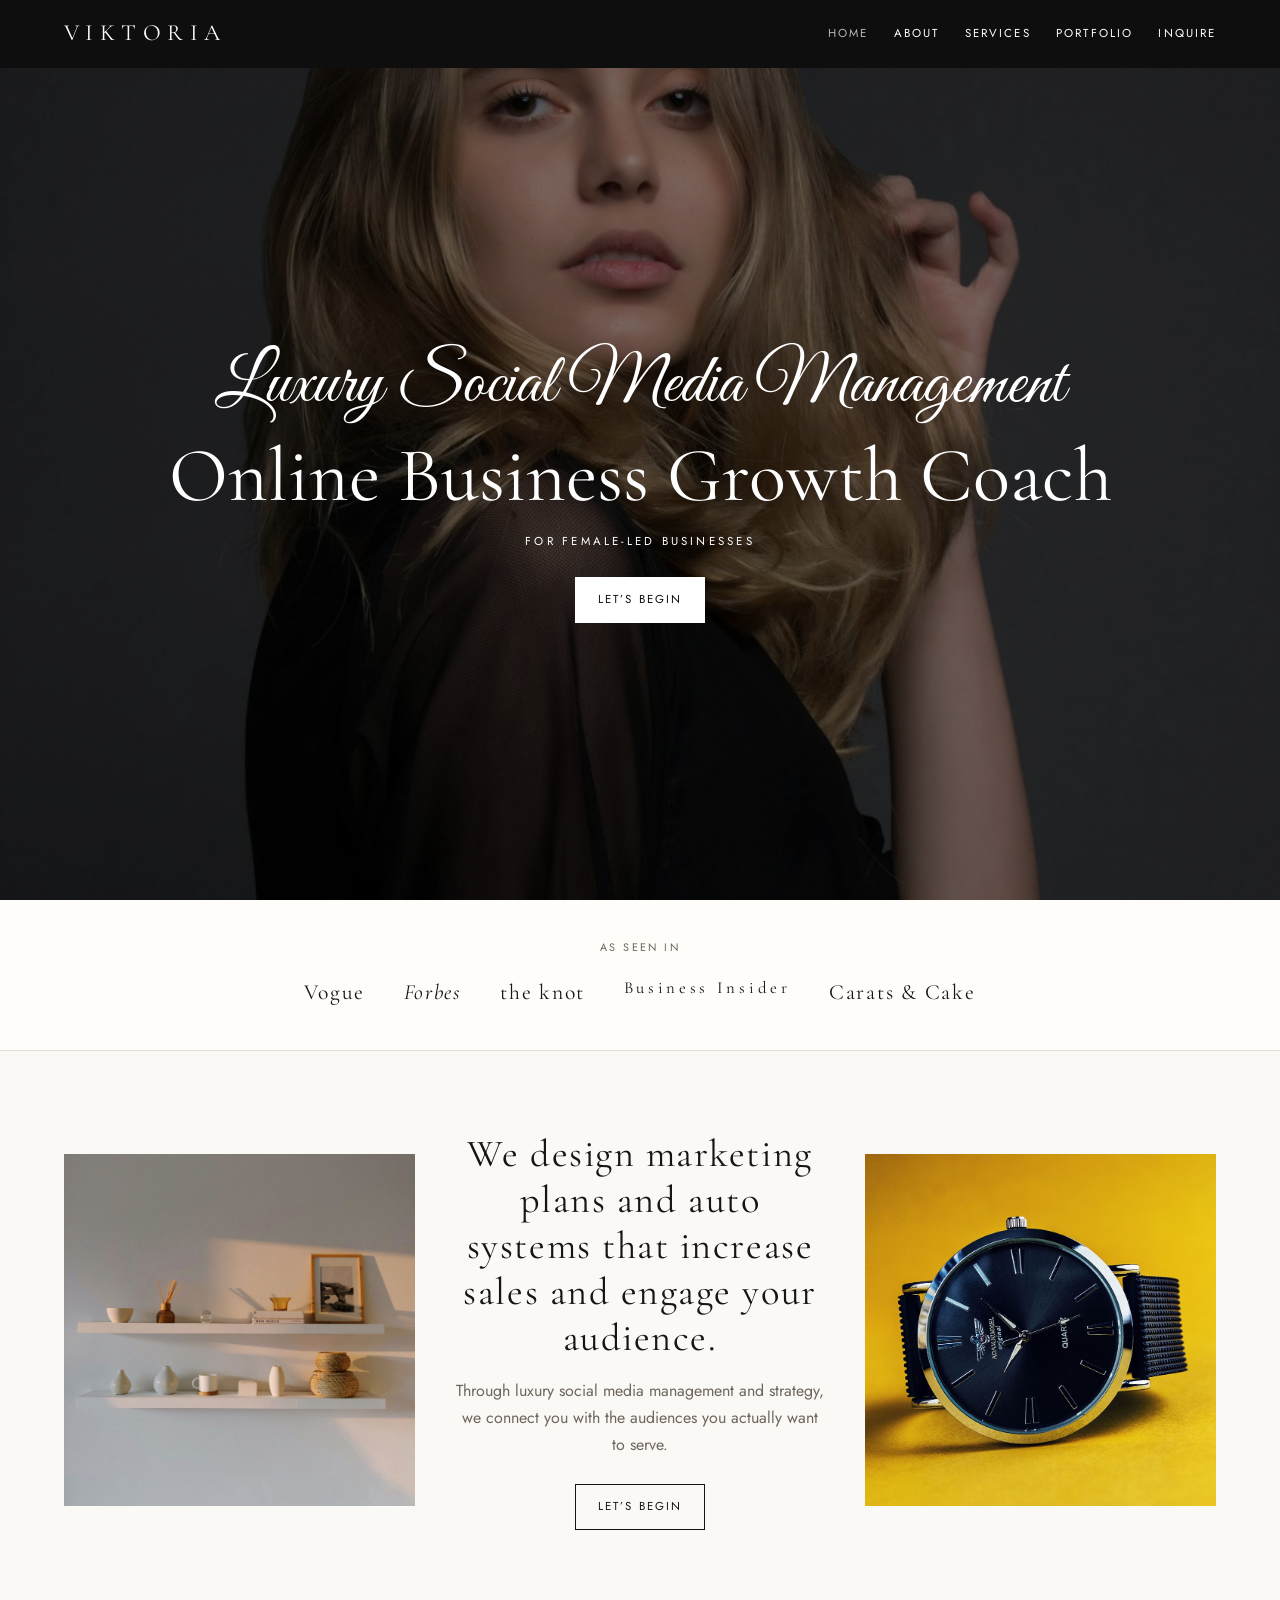
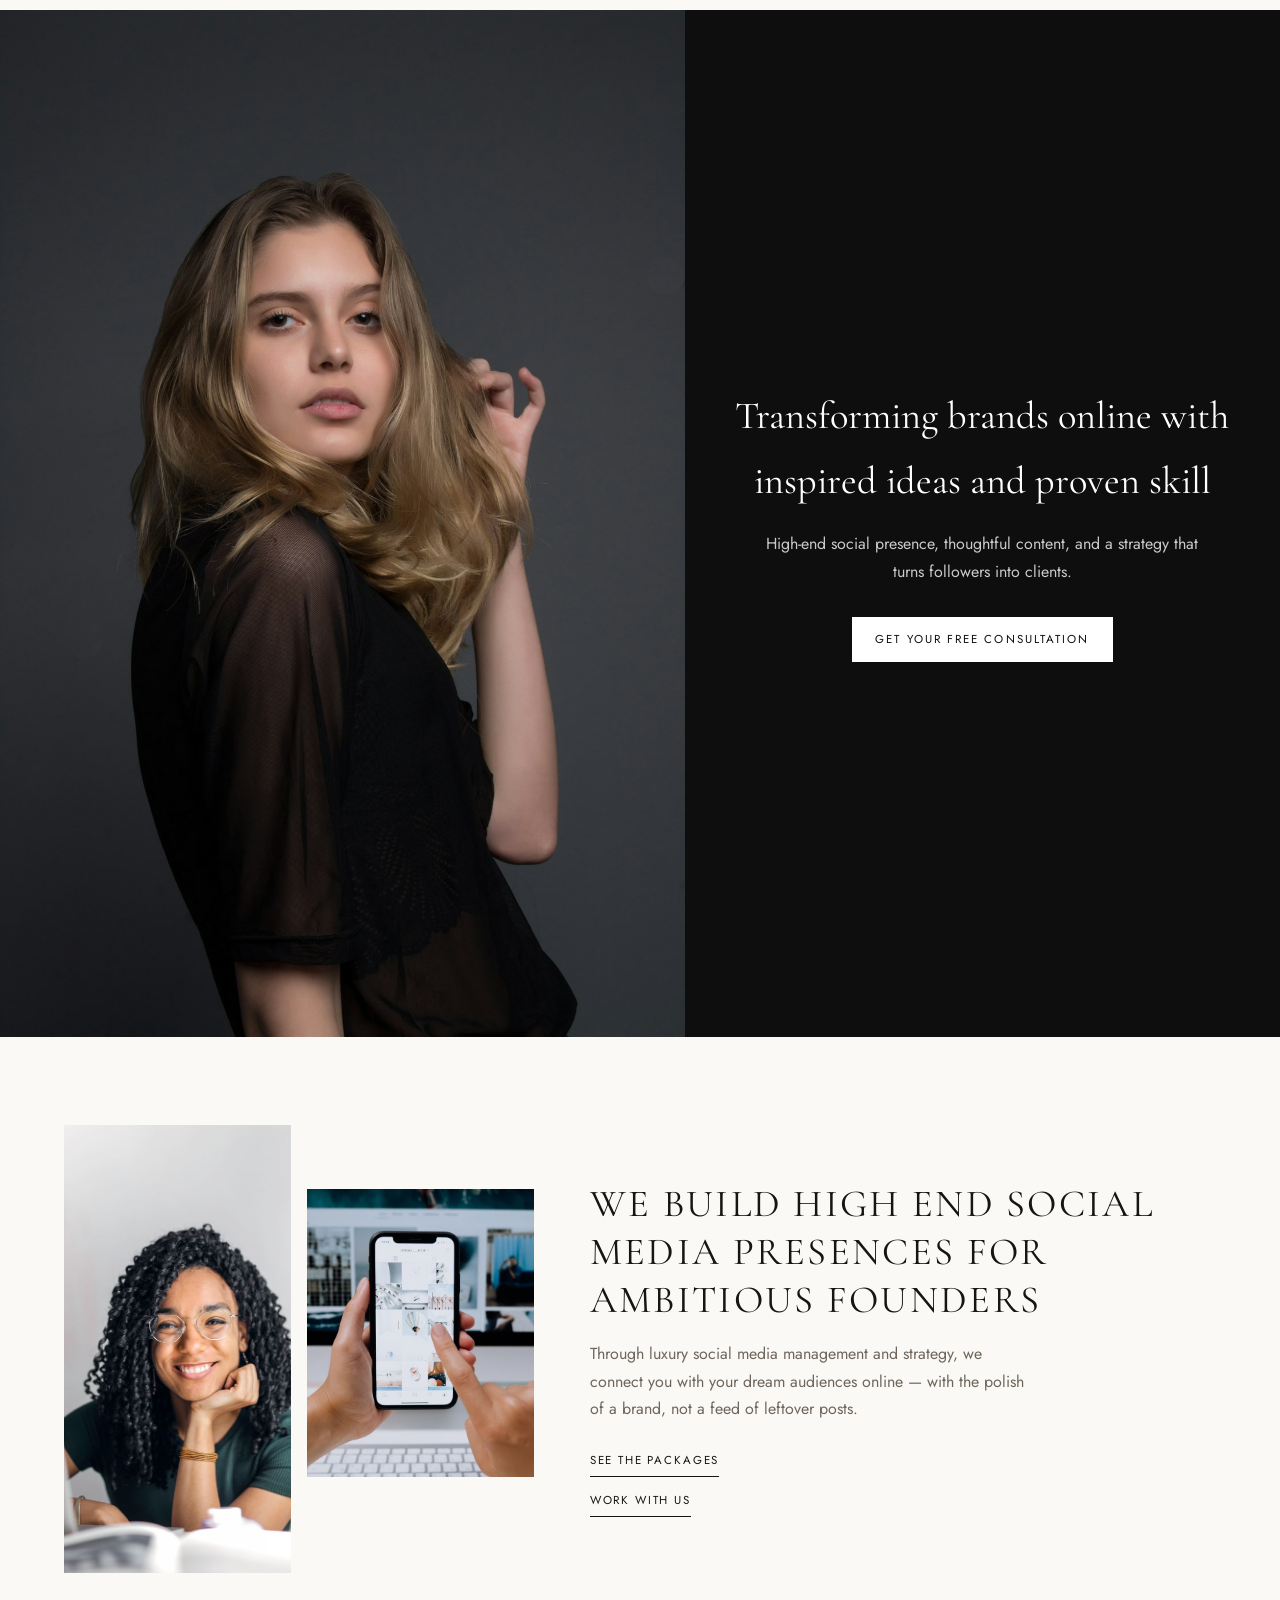
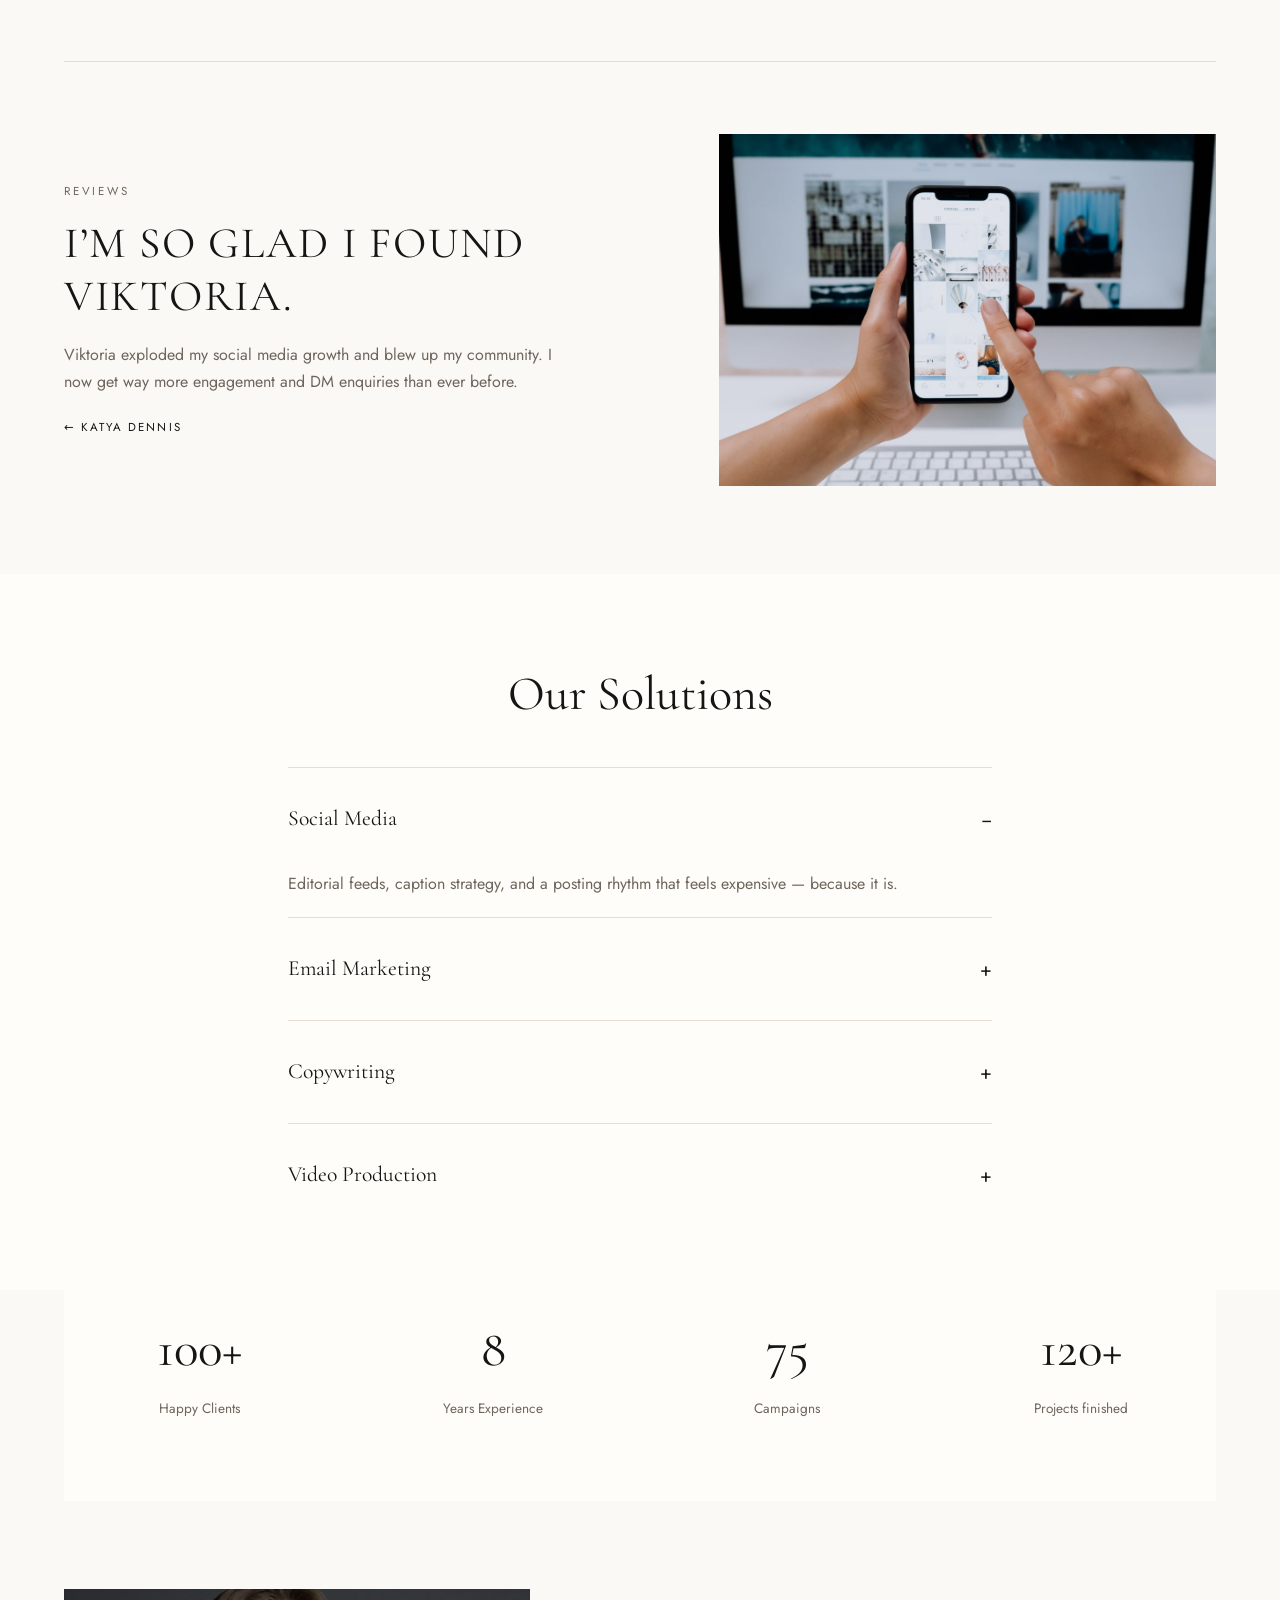
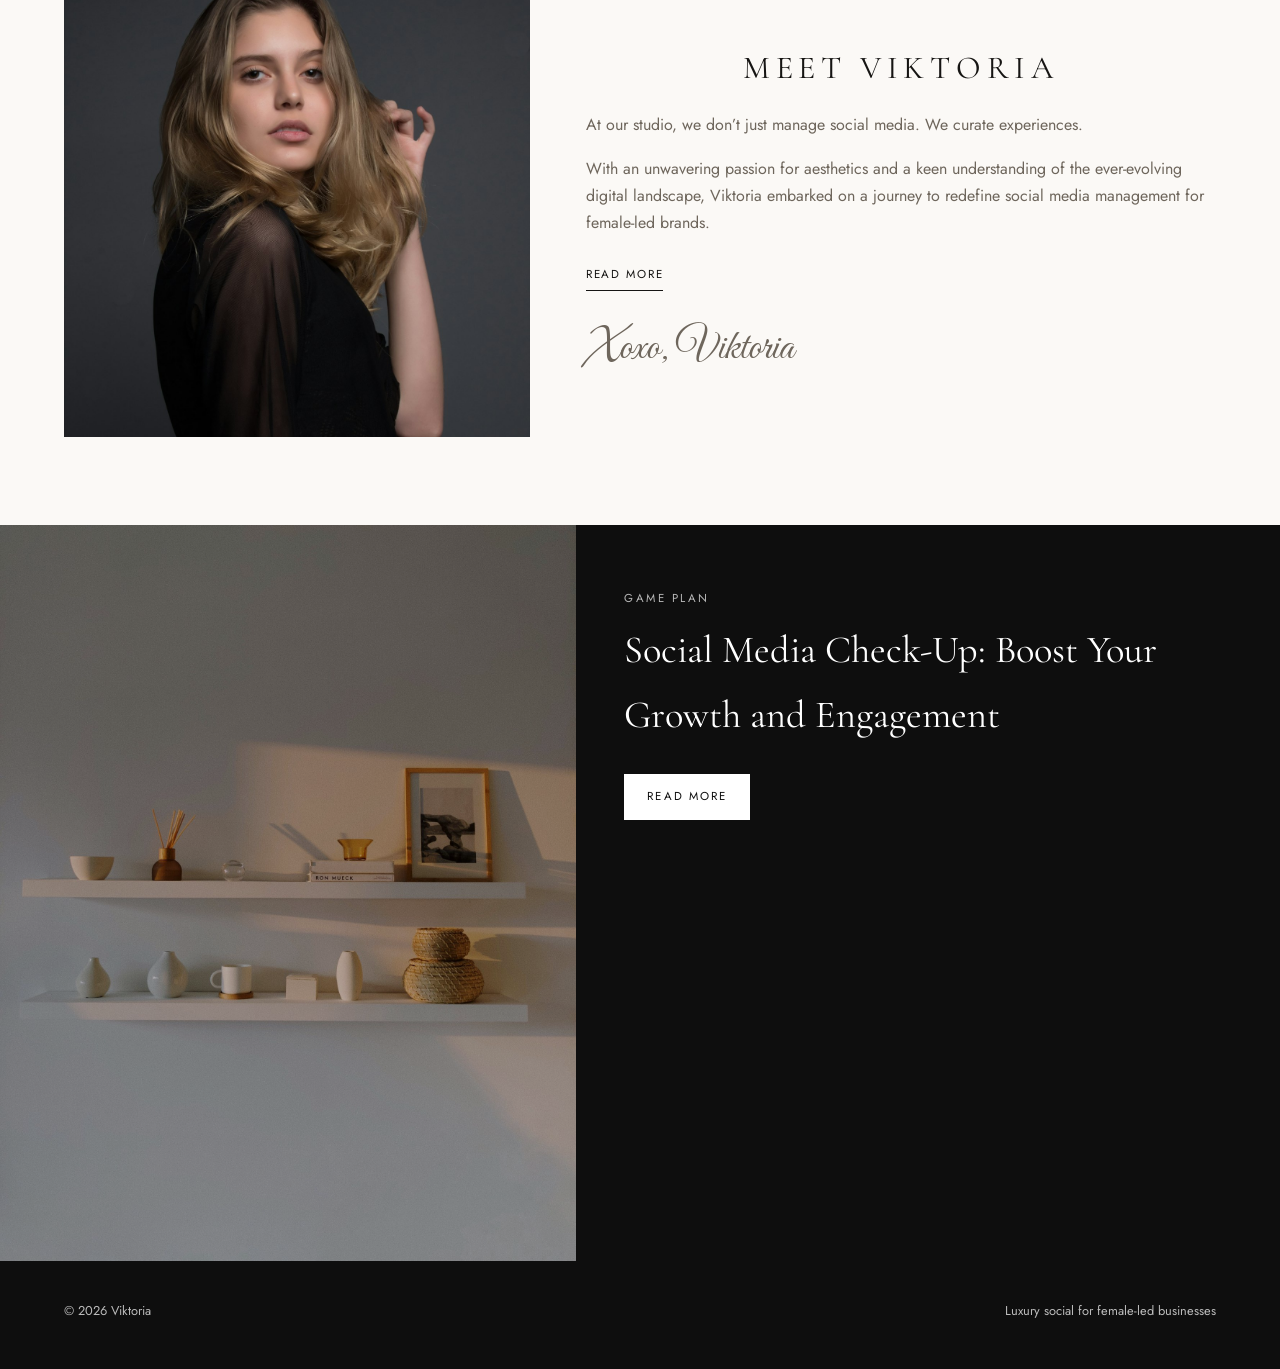
==== index.html @ a85c647d "Add the Viktoria luxury editorial website. Recreate the prototype landing page and inner pages so th" ====
<!DOCTYPE html>
<html lang="en">
  <head>
    <meta charset="UTF-8" />
    <meta name="viewport" content="width=device-width, initial-scale=1" />
    <title>Viktoria | Luxury Social Media Management</title>
    <meta
      name="description"
      content="Viktoria builds high-end social media presences for ambitious, female-led businesses."
    />
    <link rel="preconnect" href="https://fonts.googleapis.com" />
    <link rel="preconnect" href="https://fonts.gstatic.com" crossorigin />
    <link
      href="https://fonts.googleapis.com/css2?family=Cormorant+Garamond:ital,wght@0,400;0,500;0,600;1,400&family=Great+Vibes&family=Jost:wght@300;400;500&display=swap"
      rel="stylesheet"
    />
    <link rel="stylesheet" href="css/styles.css" />
  </head>
  <body>
    <header class="site-header">
      <div class="header-inner">
        <a class="logo" href="index.html">Viktoria</a>
        <button class="nav-toggle" type="button" aria-expanded="false" aria-label="Open menu">
          <span></span>
        </button>
        <nav class="site-nav" aria-label="Primary">
          <a href="index.html" aria-current="page">Home</a>
          <a href="about.html">About</a>
          <a href="services.html">Services</a>
          <a href="portfolio.html">Portfolio</a>
          <a href="inquire.html">Inquire</a>
        </nav>
      </div>
    </header>

    <main>
      <section class="hero">
        <img src="images/hero.jpg" alt="Editorial portrait of a woman in black" />
        <div class="hero-copy">
          <p class="script">Luxury Social Media Management</p>
          <h1>Online Business Growth Coach</h1>
          <p class="kicker">For female-led businesses</p>
          <a class="btn btn-light" href="inquire.html">Let’s begin</a>
        </div>
      </section>

      <section class="press">
        <div class="wrap">
          <p>As seen in</p>
          <div class="press-logos">
            <span>Vogue</span>
            <span>Forbes</span>
            <span>the knot</span>
            <span>Business Insider</span>
            <span>Carats &amp; Cake</span>
          </div>
        </div>
      </section>

      <section class="wrap intro">
        <img src="images/window.jpg" alt="Sunlit styling shelf with ceramic vessels" />
        <div class="intro-copy">
          <h2>We design marketing plans and auto systems that increase sales and engage your audience.</h2>
          <p>
            Through luxury social media management and strategy, we connect you with the
            audiences you actually want to serve.
          </p>
          <a class="btn btn-dark" href="inquire.html">Let’s begin</a>
        </div>
        <img src="images/watch.jpg" alt="Luxury watch detail" />
      </section>

      <section class="split">
        <img src="images/hero.jpg" alt="Editorial portrait in black" />
        <div class="split-copy">
          <div>
            <h2>Transforming brands online with inspired ideas and proven skill</h2>
            <p>
              High-end social presence, thoughtful content, and a strategy that turns
              followers into clients.
            </p>
            <a class="btn btn-light" href="inquire.html">Get your free consultation</a>
          </div>
        </div>
      </section>

      <section class="wrap manifesto">
        <div class="photo-stack">
          <img src="images/desk.jpg" alt="Founder working at a laptop" />
          <img src="images/phone.jpg" alt="Hands scrolling a curated Instagram feed" />
        </div>
        <div class="manifesto-copy">
          <h2>We build high end social media presences for ambitious founders</h2>
          <p>
            Through luxury social media management and strategy, we connect you with
            your dream audiences online — with the polish of a brand, not a feed of
            leftover posts.
          </p>
          <div class="link-stack">
            <a href="services.html">See the packages</a>
            <a href="inquire.html">Work with us</a>
          </div>
        </div>
      </section>

      <section class="wrap reviews">
        <div>
          <p class="label">Reviews</p>
          <blockquote>
            <h2>I’m so glad I found Viktoria.</h2>
            <p>
              Viktoria exploded my social media growth and blew up my community. I now
              get way more engagement and DM enquiries than ever before.
            </p>
            <cite>← Katya Dennis</cite>
          </blockquote>
        </div>
        <img src="images/phone.jpg" alt="A phone in hand showing social content" />
      </section>

      <section class="solutions">
        <div class="wrap">
          <h2>Our Solutions</h2>
          <div class="accordion">
            <article class="accordion-item is-open">
              <h3>
                <button type="button" aria-expanded="true">
                  <span>Social Media</span><span>−</span>
                </button>
              </h3>
              <div class="accordion-panel">
                Editorial feeds, caption strategy, and a posting rhythm that feels
                expensive — because it is.
              </div>
            </article>
            <article class="accordion-item">
              <h3>
                <button type="button" aria-expanded="false">
                  <span>Email Marketing</span><span>+</span>
                </button>
              </h3>
              <div class="accordion-panel">
                Welcome sequences, launches, and newsletters that move people from
                saved posts to booked clients.
              </div>
            </article>
            <article class="accordion-item">
              <h3>
                <button type="button" aria-expanded="false">
                  <span>Copywriting</span><span>+</span>
                </button>
              </h3>
              <div class="accordion-panel">
                Brand voice, offers, and campaign copy with the restraint and clarity
                luxury brands require.
              </div>
            </article>
            <article class="accordion-item">
              <h3>
                <button type="button" aria-expanded="false">
                  <span>Video Production</span><span>+</span>
                </button>
              </h3>
              <div class="accordion-panel">
                Reels, talking-head direction, and short-form content that still looks
                like a campaign.
              </div>
            </article>
          </div>
        </div>
      </section>

      <section class="stats wrap">
        <div>
          <strong>100+</strong>
          <span>Happy Clients</span>
        </div>
        <div>
          <strong>8</strong>
          <span>Years Experience</span>
        </div>
        <div>
          <strong>75</strong>
          <span>Campaigns</span>
        </div>
        <div>
          <strong>120+</strong>
          <span>Projects finished</span>
        </div>
      </section>

      <section class="wrap meet">
        <img src="images/hero.jpg" alt="Portrait of Viktoria" />
        <div>
          <h2>Meet Viktoria</h2>
          <p>
            At our studio, we don’t just manage social media. We curate experiences.
          </p>
          <p>
            With an unwavering passion for aesthetics and a keen understanding of the
            ever-evolving digital landscape, Viktoria embarked on a journey to redefine
            social media management for female-led brands.
          </p>
          <div class="link-stack">
            <a href="about.html">Read more</a>
          </div>
          <p class="signature">Xoxo, Viktoria</p>
        </div>
      </section>

      <section class="gameplan">
        <img src="images/window.jpg" alt="Quiet interior with warm afternoon light" />
        <div class="gameplan-copy">
          <p>Game plan</p>
          <h2>Social Media Check-Up: Boost Your Growth and Engagement</h2>
          <a class="btn btn-light" href="inquire.html">Read more</a>
        </div>
      </section>
    </main>

    <footer class="site-footer">
      <div class="wrap">
        <p>&copy; <span data-year></span> Viktoria</p>
        <p>Luxury social for female-led businesses</p>
      </div>
    </footer>
    <script src="js/main.js"></script>
  </body>
</html>
---- css/styles.css ----
:root {
  --cream: #f7f3ee;
  --cream-2: #fbf9f6;
  --paper: #fffdf9;
  --ink: #161513;
  --muted: #6e665c;
  --line: #e6ddd2;
  --black: #0e0e0e;
  --white: #ffffff;
  --max: 72rem;
  --header: 4.25rem;
  --sans: "Jost", system-ui, sans-serif;
  --serif: "Cormorant Garamond", "Times New Roman", serif;
  --script: "Great Vibes", cursive;
}

*,
*::before,
*::after {
  box-sizing: border-box;
}

html {
  scroll-behavior: smooth;
}

body {
  margin: 0;
  color: var(--ink);
  background: var(--cream-2);
  font-family: var(--sans);
  font-weight: 400;
  line-height: 1.7;
}

img {
  max-width: 100%;
  display: block;
}

a {
  color: inherit;
}

.site-header {
  position: sticky;
  top: 0;
  z-index: 40;
  background: var(--black);
  color: var(--white);
}

.header-inner,
.wrap {
  width: min(var(--max), calc(100% - 2.5rem));
  margin-inline: auto;
}

.header-inner {
  min-height: var(--header);
  display: flex;
  align-items: center;
  justify-content: space-between;
  gap: 1.5rem;
}

.logo {
  font-family: var(--serif);
  font-size: 1.45rem;
  letter-spacing: 0.28em;
  text-decoration: none;
  text-transform: uppercase;
}

.nav-toggle {
  display: none;
  width: 2.4rem;
  height: 2.4rem;
  border: 0;
  background: transparent;
  color: var(--white);
  cursor: pointer;
}

.nav-toggle span,
.nav-toggle span::before,
.nav-toggle span::after {
  display: block;
  width: 1.15rem;
  height: 1px;
  background: currentColor;
  position: relative;
}

.nav-toggle span::before,
.nav-toggle span::after {
  content: "";
  position: absolute;
  left: 0;
}

.nav-toggle span::before {
  top: -6px;
}

.nav-toggle span::after {
  top: 6px;
}

.site-nav {
  display: flex;
  gap: 1.6rem;
}

.site-nav a {
  color: var(--white);
  text-decoration: none;
  font-size: 0.72rem;
  letter-spacing: 0.18em;
  text-transform: uppercase;
}

.site-nav a:hover,
.site-nav a[aria-current="page"] {
  opacity: 0.7;
}

.hero {
  position: relative;
  min-height: calc(100vh - var(--header));
  display: grid;
  place-items: center;
  color: var(--white);
  overflow: hidden;
  background: var(--black);
}

.hero img {
  position: absolute;
  inset: 0;
  width: 100%;
  height: 100%;
  object-fit: cover;
  object-position: 70% center;
  filter: brightness(0.55);
}

.hero-copy {
  position: relative;
  z-index: 1;
  text-align: center;
  padding: 5rem 1.5rem;
}

.hero-copy .script {
  margin: 0 0 0.6rem;
  font-family: var(--script);
  font-size: clamp(2.4rem, 6vw, 4.4rem);
  font-weight: 400;
  line-height: 1.15;
}

.hero-copy h1 {
  margin: 0;
  font-family: var(--serif);
  font-size: clamp(2.6rem, 6vw, 5rem);
  font-weight: 400;
  line-height: 1.05;
}

.kicker {
  margin: 1rem 0 0;
  font-size: 0.72rem;
  letter-spacing: 0.28em;
  text-transform: uppercase;
}

.btn {
  display: inline-flex;
  align-items: center;
  justify-content: center;
  margin-top: 1.6rem;
  padding: 0.75rem 1.4rem;
  border: 1px solid currentColor;
  background: transparent;
  color: inherit;
  text-decoration: none;
  font-size: 0.72rem;
  letter-spacing: 0.18em;
  text-transform: uppercase;
}

.btn-light {
  background: var(--white);
  color: var(--black);
  border-color: var(--white);
}

.btn-light:hover {
  background: transparent;
  color: var(--white);
}

.btn-dark:hover {
  background: var(--ink);
  color: var(--cream);
}

.press {
  padding: 2.4rem 0;
  background: var(--paper);
  border-bottom: 1px solid var(--line);
  text-align: center;
}

.press p {
  margin: 0 0 1.1rem;
  font-size: 0.68rem;
  letter-spacing: 0.22em;
  text-transform: uppercase;
  color: var(--muted);
}

.press-logos {
  display: flex;
  flex-wrap: wrap;
  justify-content: center;
  gap: 1.6rem 2.4rem;
  font-family: var(--serif);
  font-size: 1.35rem;
  letter-spacing: 0.08em;
}

.press-logos span:nth-child(2) {
  font-style: italic;
}

.press-logos span:nth-child(4) {
  letter-spacing: 0.22em;
  font-size: 1.05rem;
}

.intro {
  display: grid;
  grid-template-columns: 1fr 1.1fr 1fr;
  gap: 2rem;
  align-items: center;
  padding: 5rem 0;
}

.intro img {
  width: 100%;
  height: 22rem;
  object-fit: cover;
}

.intro-copy {
  text-align: center;
  padding: 0 0.5rem;
}

.intro-copy h2,
.serif-title {
  margin: 0 0 1rem;
  font-family: var(--serif);
  font-size: clamp(1.8rem, 3vw, 2.6rem);
  font-weight: 400;
  line-height: 1.2;
  letter-spacing: 0.04em;
}

.intro-copy p,
.body-copy {
  margin: 0 auto;
  max-width: 28rem;
  color: var(--muted);
}

.split {
  display: grid;
  grid-template-columns: 1.15fr 1fr;
  min-height: 28rem;
}

.split img {
  width: 100%;
  height: 100%;
  min-height: 24rem;
  object-fit: cover;
}

.split-copy {
  display: grid;
  place-items: center;
  padding: 4rem 3rem;
  background: var(--black);
  color: var(--white);
  text-align: center;
}

.split-copy h2 {
  margin: 0 0 1rem;
  font-family: var(--serif);
  font-size: clamp(1.8rem, 3vw, 2.8rem);
  font-weight: 400;
}

.split-copy p {
  margin: 0 auto 0.4rem;
  max-width: 28rem;
  color: rgba(255, 255, 255, 0.78);
}

.manifesto {
  display: grid;
  grid-template-columns: 0.9fr 1.2fr;
  gap: 3.5rem;
  align-items: center;
  padding: 5.5rem 0;
}

.photo-stack {
  display: grid;
  gap: 1rem;
  grid-template-columns: 1fr 1fr;
}

.photo-stack img:first-child {
  grid-row: 1 / 3;
  height: 28rem;
  object-fit: cover;
}

.photo-stack img:last-child {
  height: 18rem;
  margin-top: 4rem;
  object-fit: cover;
}

.manifesto-copy h2 {
  margin: 0 0 1rem;
  font-family: var(--serif);
  font-size: clamp(1.7rem, 3vw, 2.4rem);
  font-weight: 400;
  letter-spacing: 0.06em;
  text-transform: uppercase;
  line-height: 1.25;
}

.manifesto-copy p {
  color: var(--muted);
  max-width: 28rem;
}

.link-stack {
  display: grid;
  gap: 0.85rem;
  margin-top: 1.8rem;
}

.link-stack a {
  width: max-content;
  padding-bottom: 0.35rem;
  border-bottom: 1px solid var(--ink);
  text-decoration: none;
  font-size: 0.72rem;
  letter-spacing: 0.16em;
  text-transform: uppercase;
}

.reviews {
  display: grid;
  grid-template-columns: 1.1fr 0.9fr;
  gap: 3rem;
  align-items: center;
  padding: 4.5rem 0 5.5rem;
  border-top: 1px solid var(--line);
}

.reviews .label {
  margin: 0 0 1rem;
  font-size: 0.72rem;
  letter-spacing: 0.24em;
  text-transform: uppercase;
}

.reviews blockquote {
  margin: 0;
}

.reviews h2 {
  margin: 0 0 1.2rem;
  font-family: var(--serif);
  font-size: clamp(1.8rem, 3.4vw, 2.8rem);
  font-weight: 400;
  letter-spacing: 0.04em;
  text-transform: uppercase;
  line-height: 1.2;
}

.reviews p {
  color: var(--muted);
  max-width: 32rem;
}

.reviews cite {
  display: block;
  margin-top: 1.4rem;
  font-style: normal;
  font-size: 0.72rem;
  letter-spacing: 0.18em;
  text-transform: uppercase;
}

.reviews img {
  width: 100%;
  height: 22rem;
  object-fit: cover;
}

.solutions {
  padding: 5rem 0 4rem;
  text-align: center;
  background: var(--paper);
}

.solutions h2,
.page-hero h1,
.section-title {
  margin: 0 0 2rem;
  font-family: var(--serif);
  font-size: clamp(2rem, 4vw, 3rem);
  font-weight: 400;
}

.accordion {
  width: min(44rem, 100%);
  margin: 0 auto;
  text-align: left;
  border-top: 1px solid var(--line);
}

.accordion-item + .accordion-item {
  border-top: 1px solid var(--line);
}

.accordion button {
  width: 100%;
  display: flex;
  justify-content: space-between;
  gap: 1rem;
  padding: 1.15rem 0;
  border: 0;
  background: transparent;
  color: var(--ink);
  font-family: var(--serif);
  font-size: 1.35rem;
  text-align: left;
  cursor: pointer;
}

.accordion button span:last-child {
  font-family: var(--sans);
  font-size: 1.2rem;
}

.accordion-panel {
  display: none;
  padding: 0 0 1.2rem;
  color: var(--muted);
}

.accordion-item.is-open .accordion-panel {
  display: block;
}

.stats {
  display: grid;
  grid-template-columns: repeat(4, 1fr);
  gap: 1.5rem;
  padding: 1rem 0 5rem;
  text-align: center;
  background: var(--paper);
}

.stats strong {
  display: block;
  font-family: var(--serif);
  font-size: clamp(2.2rem, 4vw, 3.4rem);
  font-weight: 400;
}

.stats span {
  color: var(--muted);
  font-size: 0.85rem;
}

.meet {
  display: grid;
  grid-template-columns: 0.85fr 1.15fr;
  gap: 3.5rem;
  align-items: center;
  padding: 5.5rem 0;
}

.meet img {
  width: 100%;
  height: 28rem;
  object-fit: cover;
}

.meet h2 {
  margin: 0 0 1rem;
  font-family: var(--serif);
  font-size: 2rem;
  font-weight: 400;
  letter-spacing: 0.18em;
  text-transform: uppercase;
  text-align: center;
}

.meet p {
  color: var(--muted);
}

.signature {
  margin: 1.4rem 0 0;
  font-family: var(--script);
  font-size: 2.6rem;
}

.gameplan {
  display: grid;
  grid-template-columns: 0.9fr 1.1fr;
  background: var(--black);
  color: var(--white);
}

.gameplan img {
  width: 100%;
  height: 100%;
  min-height: 18rem;
  object-fit: cover;
  filter: brightness(0.72);
}

.gameplan-copy {
  padding: 4rem 3rem;
}

.gameplan-copy p {
  margin: 0 0 0.6rem;
  font-size: 0.72rem;
  letter-spacing: 0.22em;
  text-transform: uppercase;
  color: rgba(255, 255, 255, 0.7);
}

.gameplan-copy h2 {
  margin: 0;
  font-family: var(--serif);
  font-size: clamp(1.8rem, 3vw, 2.6rem);
  font-weight: 400;
}

.site-footer {
  padding: 1.6rem 0 2.2rem;
  background: var(--black);
  color: rgba(255, 255, 255, 0.72);
  font-size: 0.8rem;
}

.site-footer .wrap {
  display: flex;
  justify-content: space-between;
  gap: 1rem;
}

.page-hero {
  padding: 5.5rem 0 3rem;
  text-align: center;
}

.page-hero p {
  margin: 0.6rem auto 0;
  max-width: 36rem;
  color: var(--muted);
}

.packages,
.about-grid,
.portfolio-grid {
  display: grid;
  gap: 1.5rem;
  padding-bottom: 5rem;
}

.packages {
  grid-template-columns: repeat(3, 1fr);
}

.card {
  padding: 2rem 1.6rem;
  background: var(--paper);
  border: 1px solid var(--line);
}

.card h2,
.card h3 {
  margin: 0 0 0.8rem;
  font-family: var(--serif);
  font-size: 1.7rem;
  font-weight: 400;
}

.card p,
.card li {
  color: var(--muted);
}

.card ul {
  padding-left: 1.1rem;
}

.about-grid {
  grid-template-columns: 0.9fr 1.1fr;
  align-items: start;
  padding-bottom: 5rem;
}

.about-grid img {
  width: 100%;
  height: 34rem;
  object-fit: cover;
}

.portfolio-grid {
  grid-template-columns: repeat(2, 1fr);
}

.portfolio-grid figure {
  margin: 0;
}

.portfolio-grid img {
  width: 100%;
  height: 22rem;
  object-fit: cover;
}

.portfolio-grid figcaption {
  padding: 0.8rem 0 0;
  font-size: 0.78rem;
  letter-spacing: 0.14em;
  text-transform: uppercase;
}

.inquire-layout {
  display: grid;
  grid-template-columns: 0.9fr 1.1fr;
  gap: 3rem;
  padding-bottom: 5rem;
}

form {
  display: grid;
  gap: 0.9rem;
}

label {
  font-size: 0.72rem;
  letter-spacing: 0.16em;
  text-transform: uppercase;
}

input,
textarea,
select {
  width: 100%;
  padding: 0.85rem 0.9rem;
  border: 1px solid var(--line);
  background: var(--paper);
  color: var(--ink);
  font: inherit;
}

textarea {
  min-height: 9rem;
  resize: vertical;
}

.form-success {
  display: none;
  padding: 1rem 0;
  font-family: var(--serif);
  font-size: 1.4rem;
}

.form-success.is-visible {
  display: block;
}

@media (max-width: 900px) {
  .nav-toggle {
    display: grid;
    place-items: center;
  }

  .site-nav {
    display: none;
    position: absolute;
    inset: var(--header) 0 auto;
    flex-direction: column;
    gap: 1rem;
    padding: 1.2rem 1.25rem 1.5rem;
    background: var(--black);
  }

  .site-header.is-open .site-nav {
    display: flex;
  }

  .intro,
  .split,
  .manifesto,
  .reviews,
  .meet,
  .gameplan,
  .about-grid,
  .packages,
  .portfolio-grid,
  .inquire-layout,
  .stats {
    grid-template-columns: 1fr;
  }

  .photo-stack img:first-child,
  .photo-stack img:last-child,
  .meet img,
  .about-grid img {
    height: 18rem;
    margin-top: 0;
  }

  .split-copy,
  .gameplan-copy,
  .header-inner,
  .wrap {
    width: min(var(--max), calc(100% - 1.6rem));
  }

  .split-copy,
  .gameplan-copy {
    padding: 3rem 1.4rem;
  }

  .site-footer .wrap {
    flex-direction: column;
  }
}
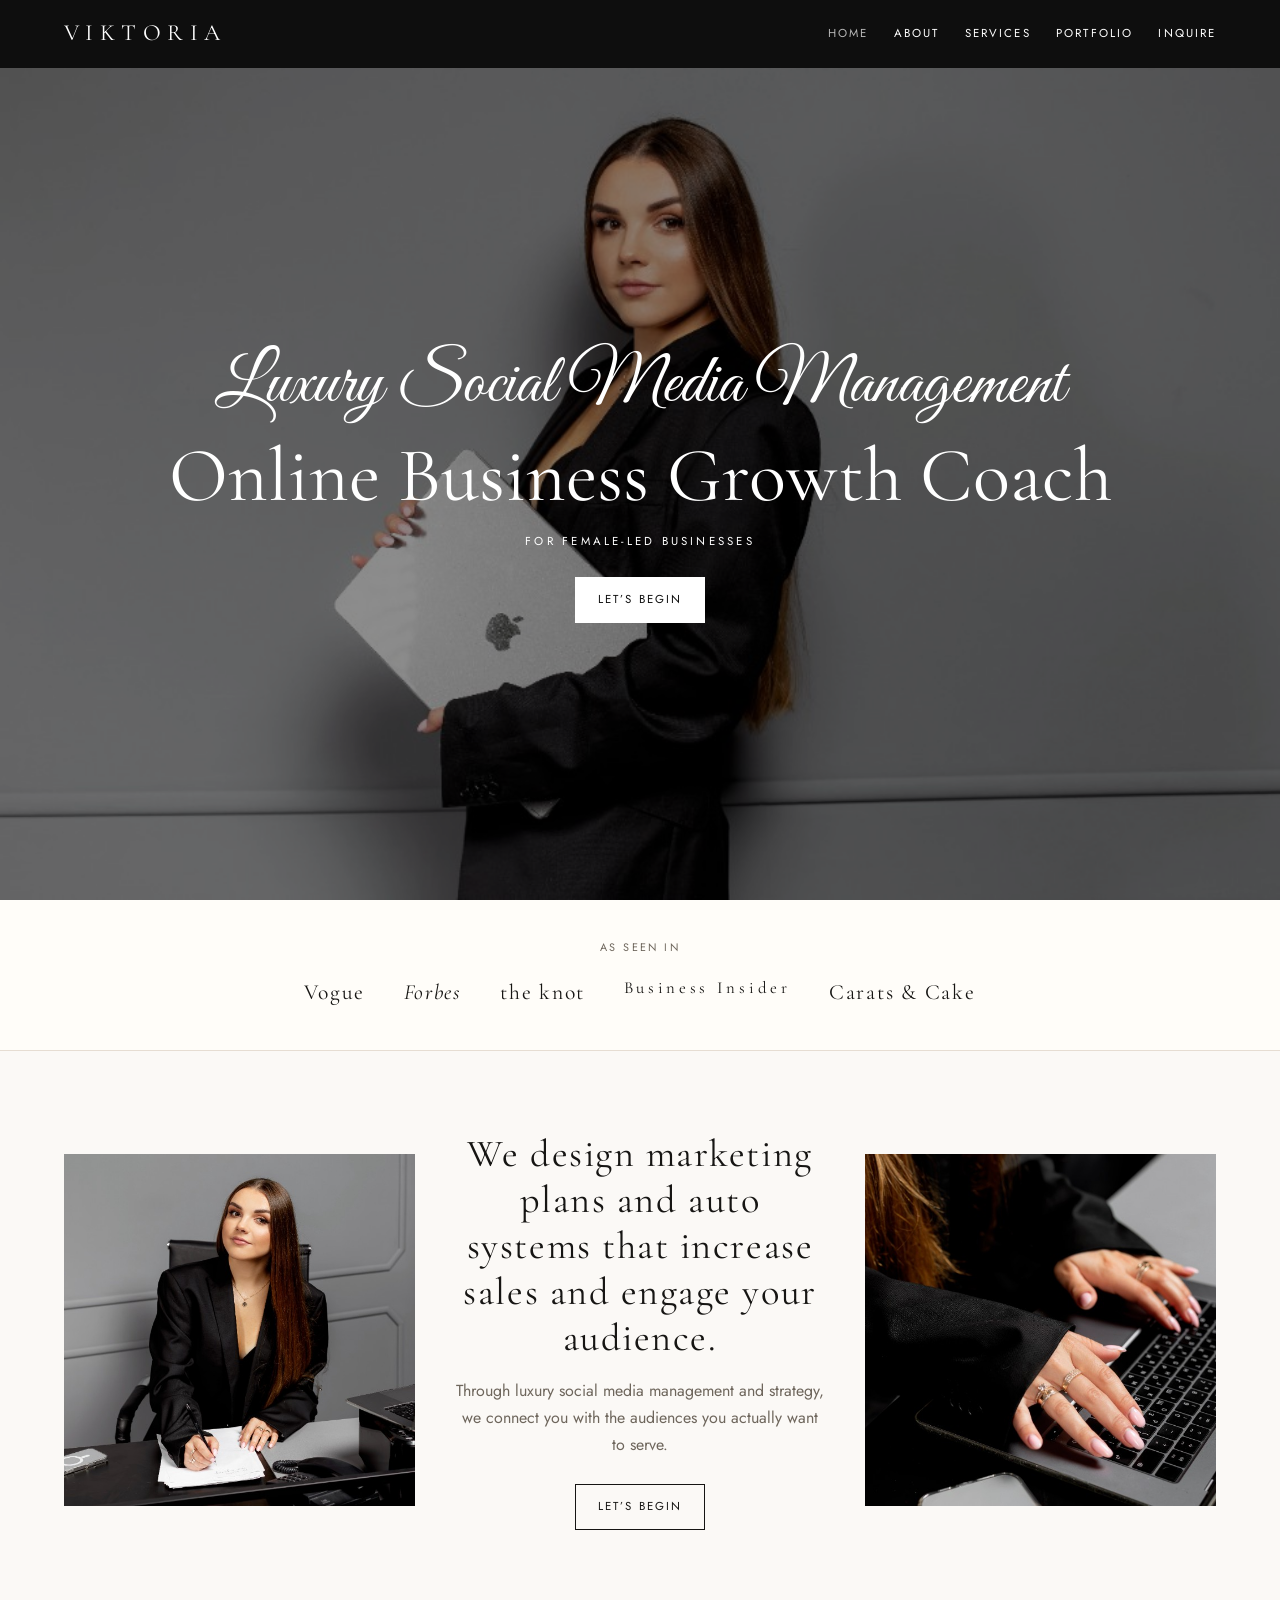
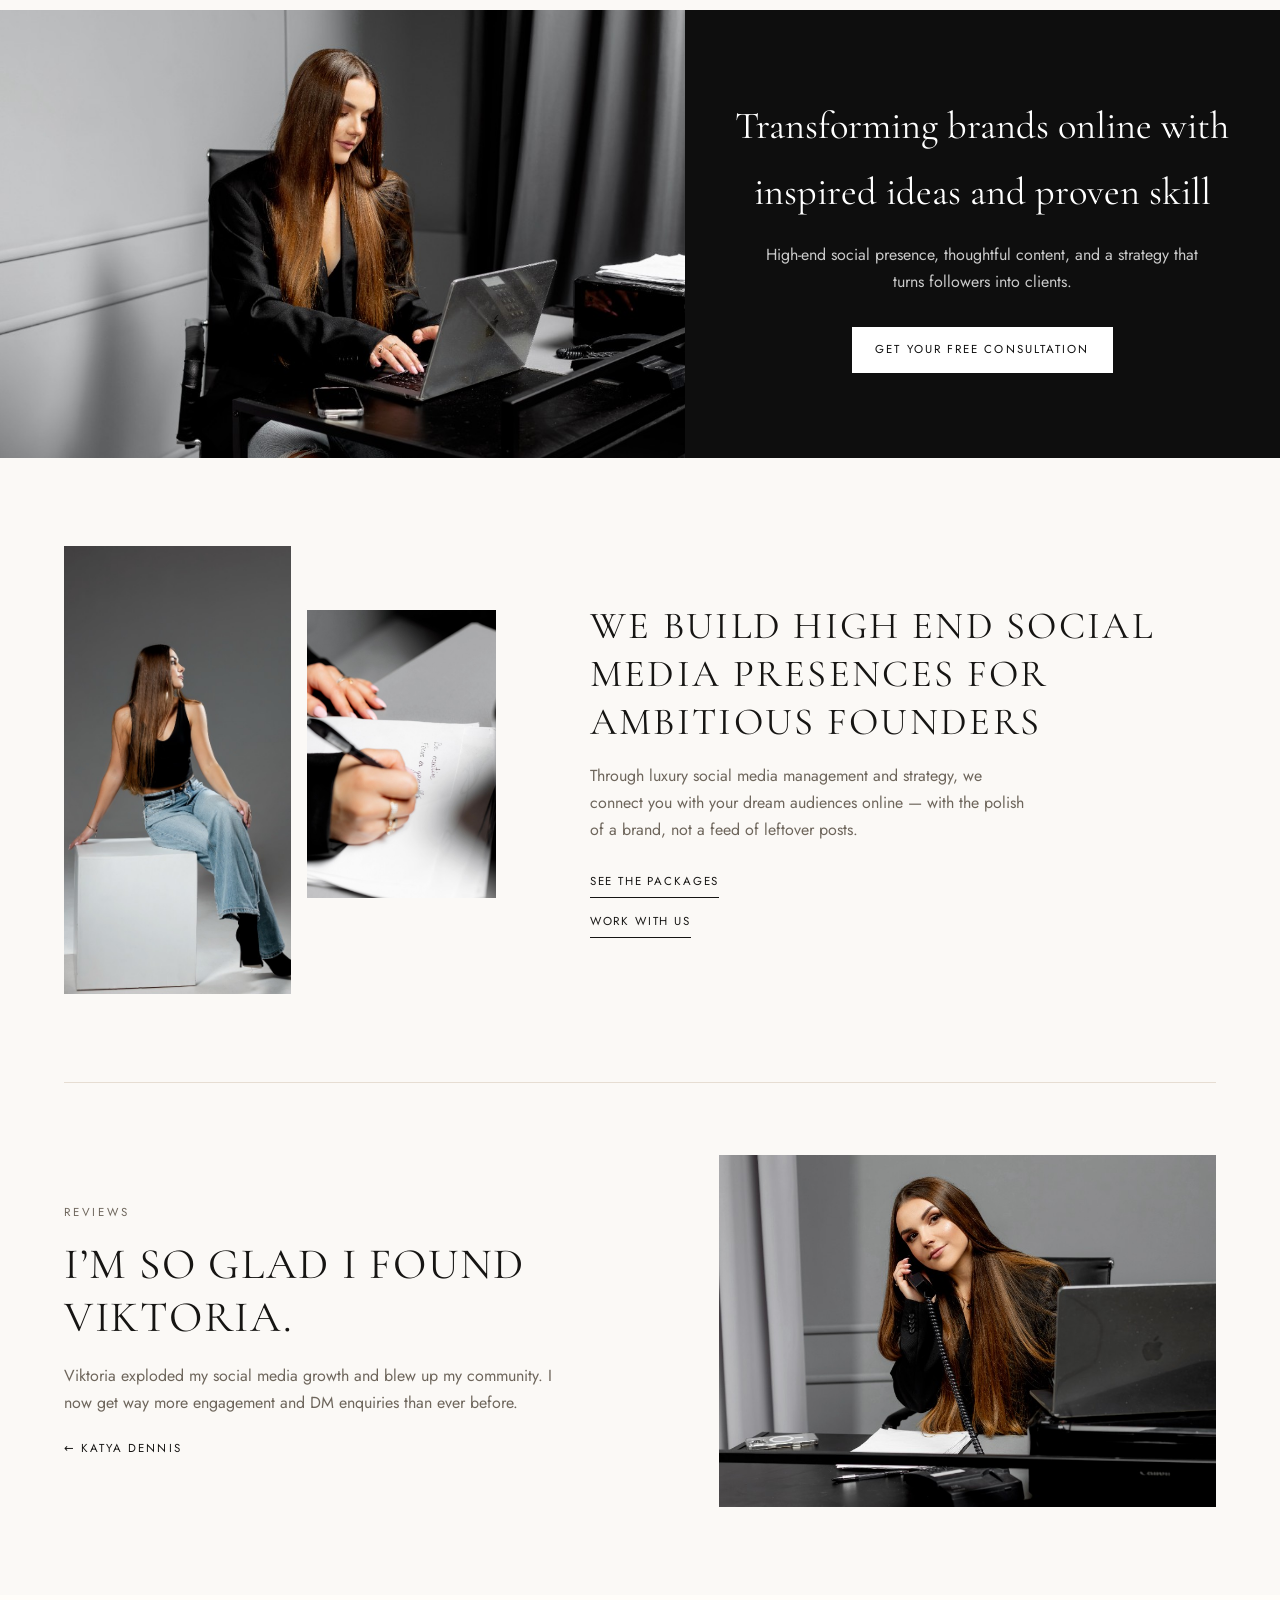
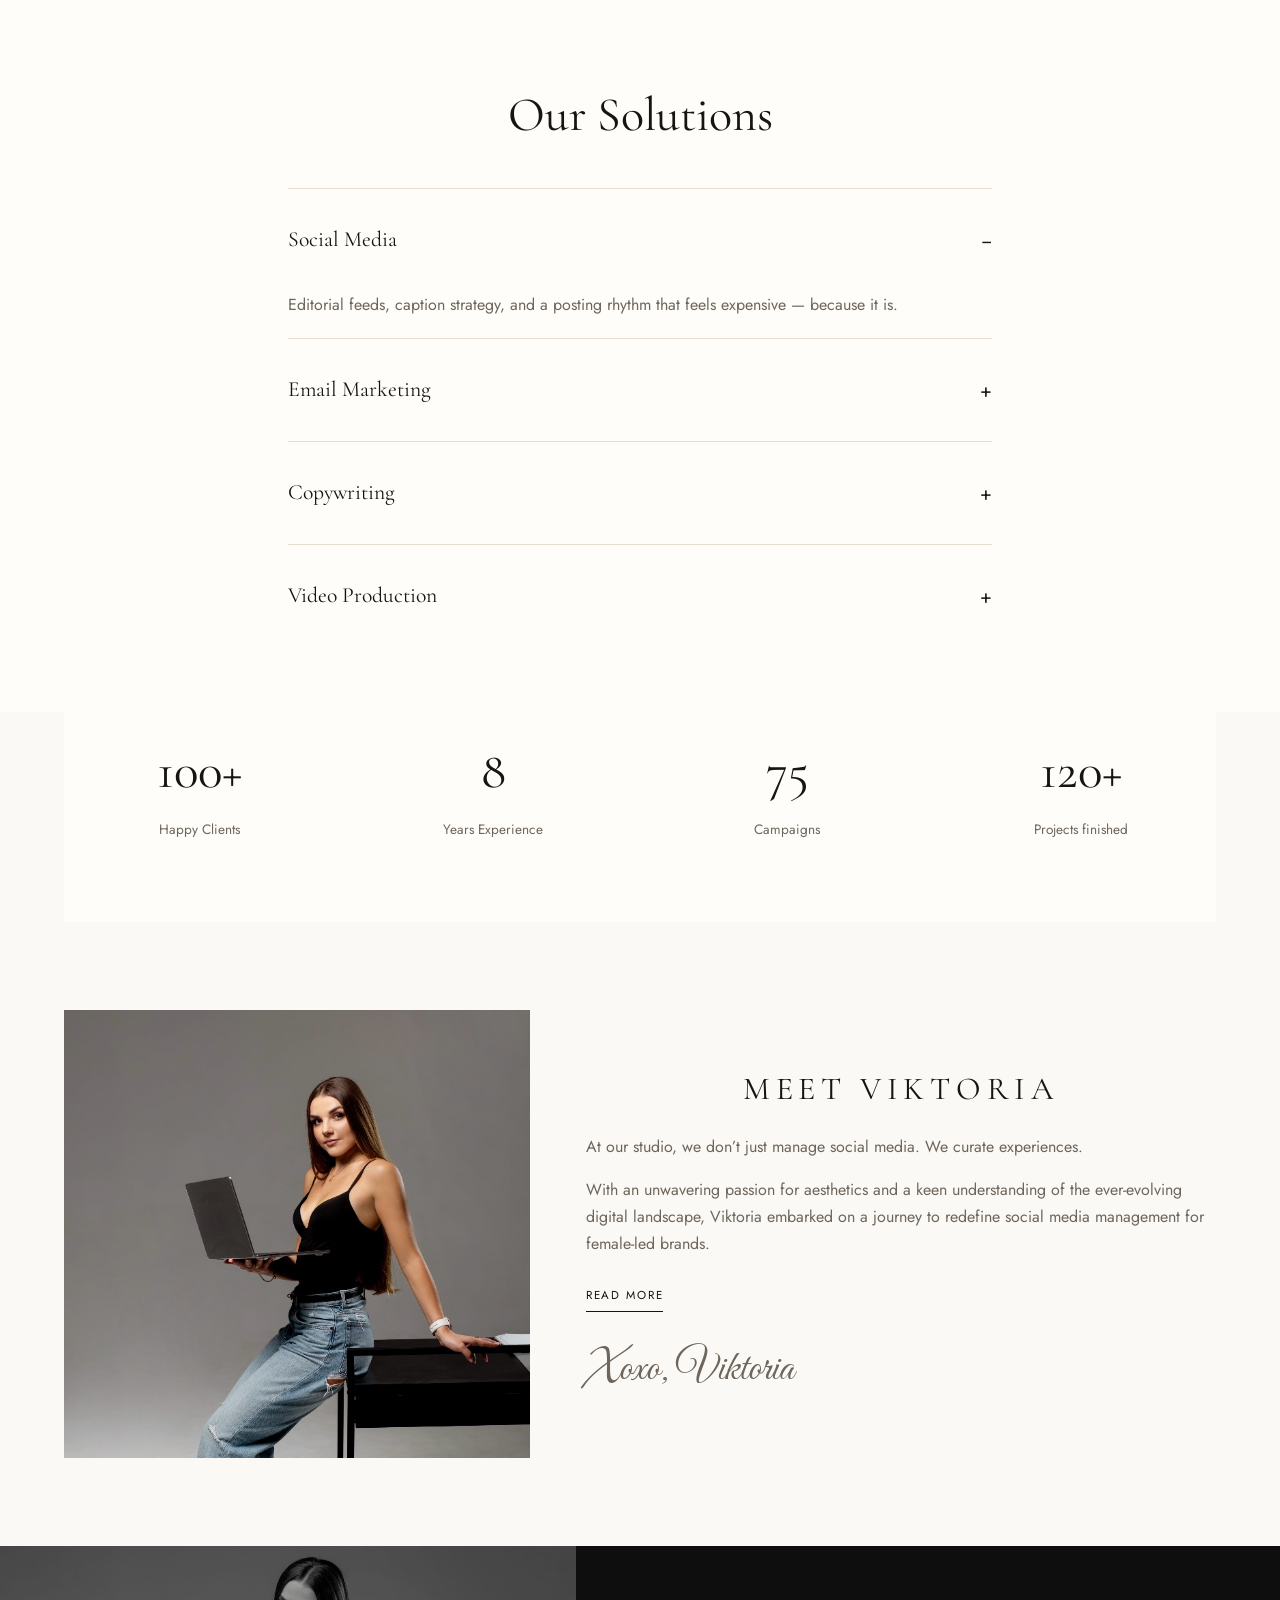
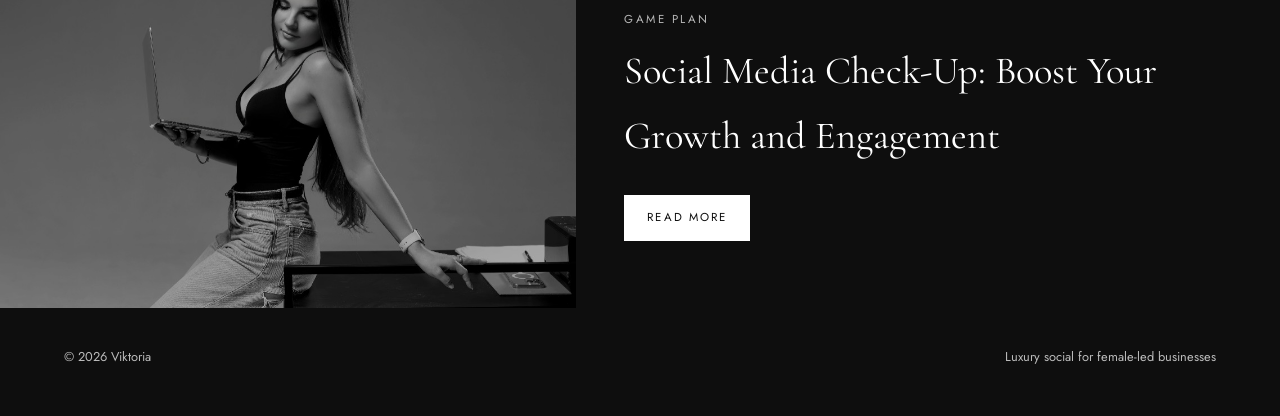
==== commit 80d35dff: "Replace placeholder photos with Viktoria's own portraits. Co-authored-by: Cursor <cursoragent@cursor" ====
--- a/index.html
+++ b/index.html
@@ -35,7 +35,7 @@
 
     <main>
       <section class="hero">
-        <img src="images/hero.jpg" alt="Editorial portrait of a woman in black" />
+        <img src="images/holding-laptop.jpg" alt="Viktoria standing with a laptop, in a black blazer" />
         <div class="hero-copy">
           <p class="script">Luxury Social Media Management</p>
           <h1>Online Business Growth Coach</h1>
@@ -58,7 +58,7 @@
       </section>
 
       <section class="wrap intro">
-        <img src="images/window.jpg" alt="Sunlit styling shelf with ceramic vessels" />
+        <img class="obj-notes" src="images/desk-notes.jpg" alt="Viktoria writing notes at her desk" />
         <div class="intro-copy">
           <h2>We design marketing plans and auto systems that increase sales and engage your audience.</h2>
           <p>
@@ -67,11 +67,11 @@
           </p>
           <a class="btn btn-dark" href="inquire.html">Let’s begin</a>
         </div>
-        <img src="images/watch.jpg" alt="Luxury watch detail" />
+        <img class="obj-keys" src="images/hands-typing.jpg" alt="Hands with pale pink nails typing on a laptop" />
       </section>
 
       <section class="split">
-        <img src="images/hero.jpg" alt="Editorial portrait in black" />
+        <img class="obj-work" src="images/at-laptop.jpg" alt="Viktoria working at her laptop" />
         <div class="split-copy">
           <div>
             <h2>Transforming brands online with inspired ideas and proven skill</h2>
@@ -86,8 +86,8 @@
 
       <section class="wrap manifesto">
         <div class="photo-stack">
-          <img src="images/desk.jpg" alt="Founder working at a laptop" />
-          <img src="images/phone.jpg" alt="Hands scrolling a curated Instagram feed" />
+          <img class="obj-profile" src="images/seated-profile.jpg" alt="Viktoria seated in profile on a white block" />
+          <img class="obj-note" src="images/focus-note.jpg" alt="Hand writing Be creative, focus on yourself" />
         </div>
         <div class="manifesto-copy">
           <h2>We build high end social media presences for ambitious founders</h2>
@@ -115,7 +115,7 @@
             <cite>← Katya Dennis</cite>
           </blockquote>
         </div>
-        <img src="images/phone.jpg" alt="A phone in hand showing social content" />
+        <img class="obj-call" src="images/on-a-call.jpg" alt="Viktoria on a phone call beside her laptop" />
       </section>
 
       <section class="solutions">
@@ -190,7 +190,7 @@
       </section>
 
       <section class="wrap meet">
-        <img src="images/hero.jpg" alt="Portrait of Viktoria" />
+        <img class="obj-meet" src="images/with-laptop.jpg" alt="Viktoria seated with a laptop, looking at the camera" />
         <div>
           <h2>Meet Viktoria</h2>
           <p>
@@ -209,7 +209,7 @@
       </section>
 
       <section class="gameplan">
-        <img src="images/window.jpg" alt="Quiet interior with warm afternoon light" />
+        <img class="obj-bw" src="images/laptop-bw.jpg" alt="Viktoria looking at a laptop, in black and white" />
         <div class="gameplan-copy">
           <p>Game plan</p>
           <h2>Social Media Check-Up: Boost Your Growth and Engagement</h2>
--- a/css/styles.css
+++ b/css/styles.css
@@ -141,7 +141,7 @@
   width: 100%;
   height: 100%;
   object-fit: cover;
-  object-position: 70% center;
+  object-position: center 30%;
   filter: brightness(0.55);
 }
 
@@ -252,6 +252,42 @@
   width: 100%;
   height: 22rem;
   object-fit: cover;
+}
+
+.obj-notes {
+  object-position: 32% 40%;
+}
+
+.obj-note {
+  object-position: center 42%;
+}
+
+.obj-work {
+  object-position: 30% 42%;
+}
+
+.obj-profile {
+  object-position: center 55%;
+}
+
+.obj-words {
+  object-position: center 24%;
+}
+
+.obj-call {
+  object-position: 36% 40%;
+}
+
+.obj-meet {
+  object-position: center 18%;
+}
+
+.obj-bw {
+  object-position: 42% 36%;
+}
+
+.obj-keys {
+  object-position: center 48%;
 }
 
 .intro-copy {
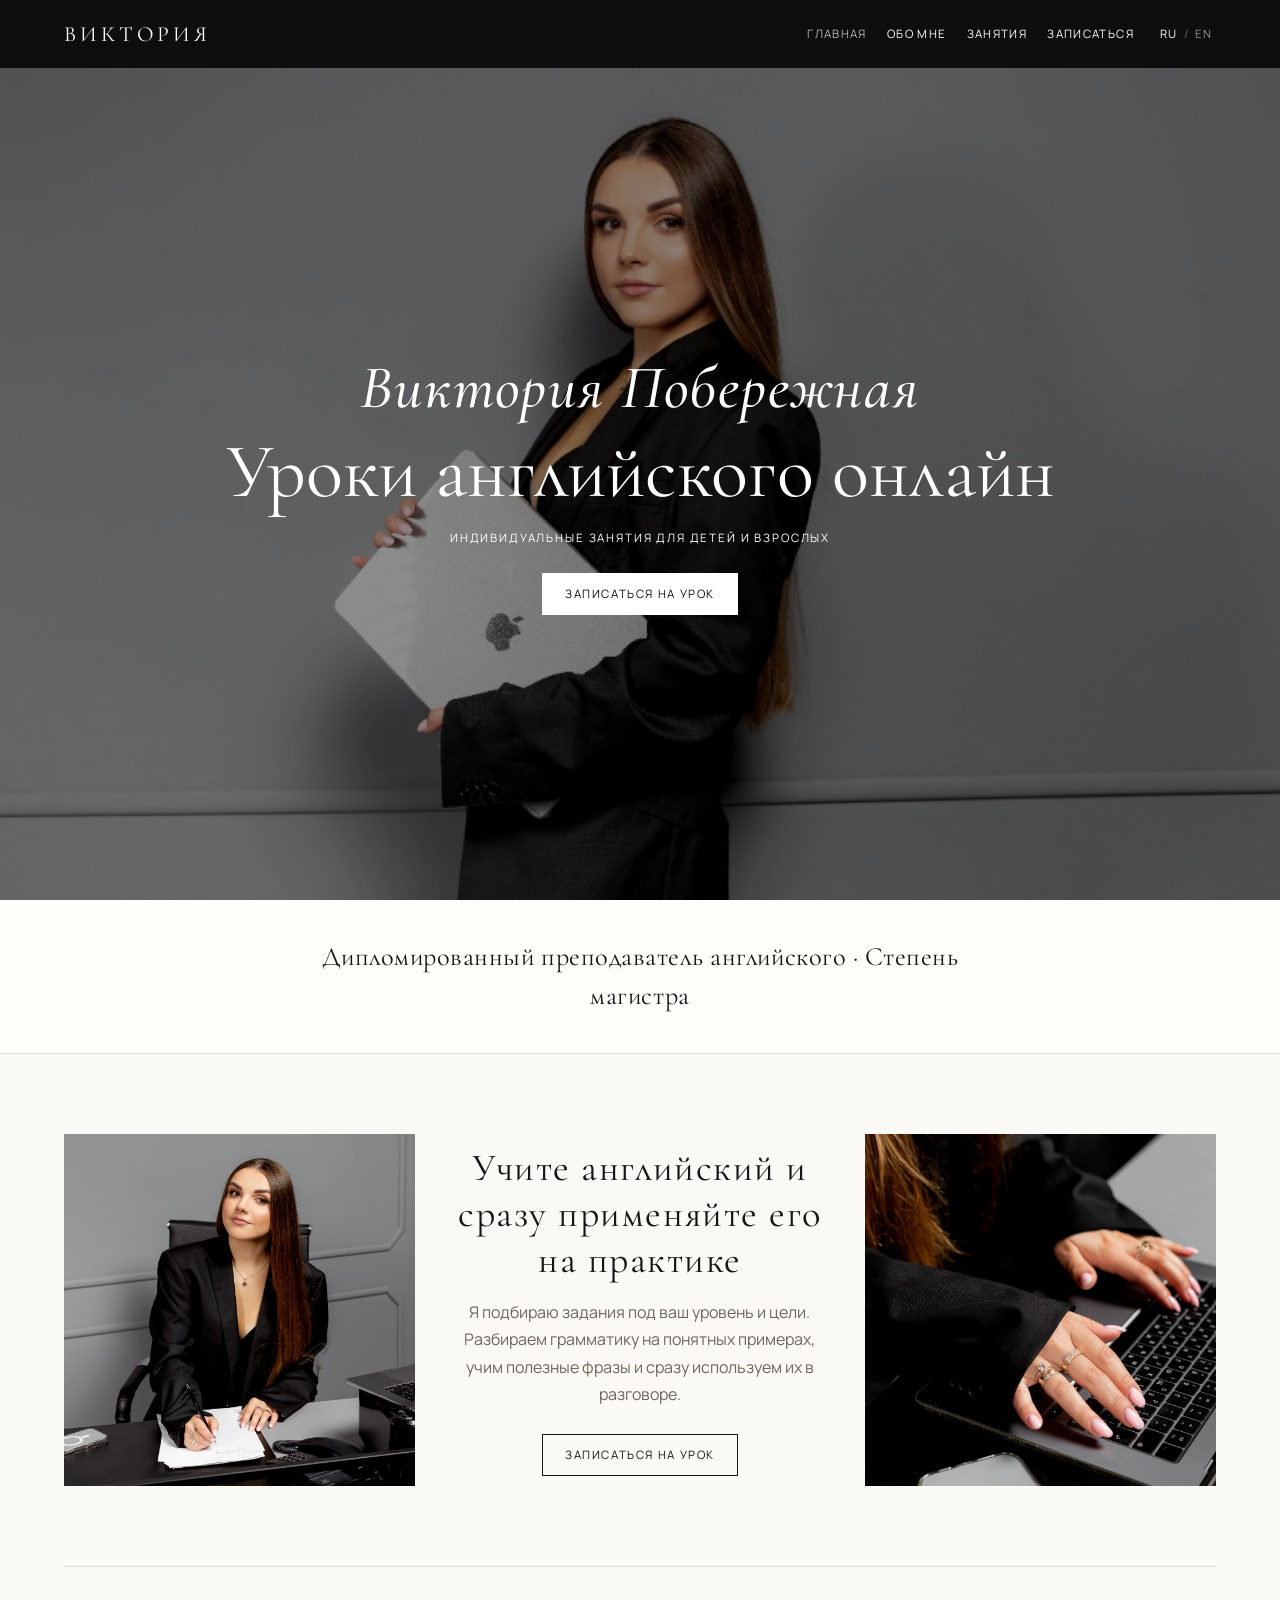
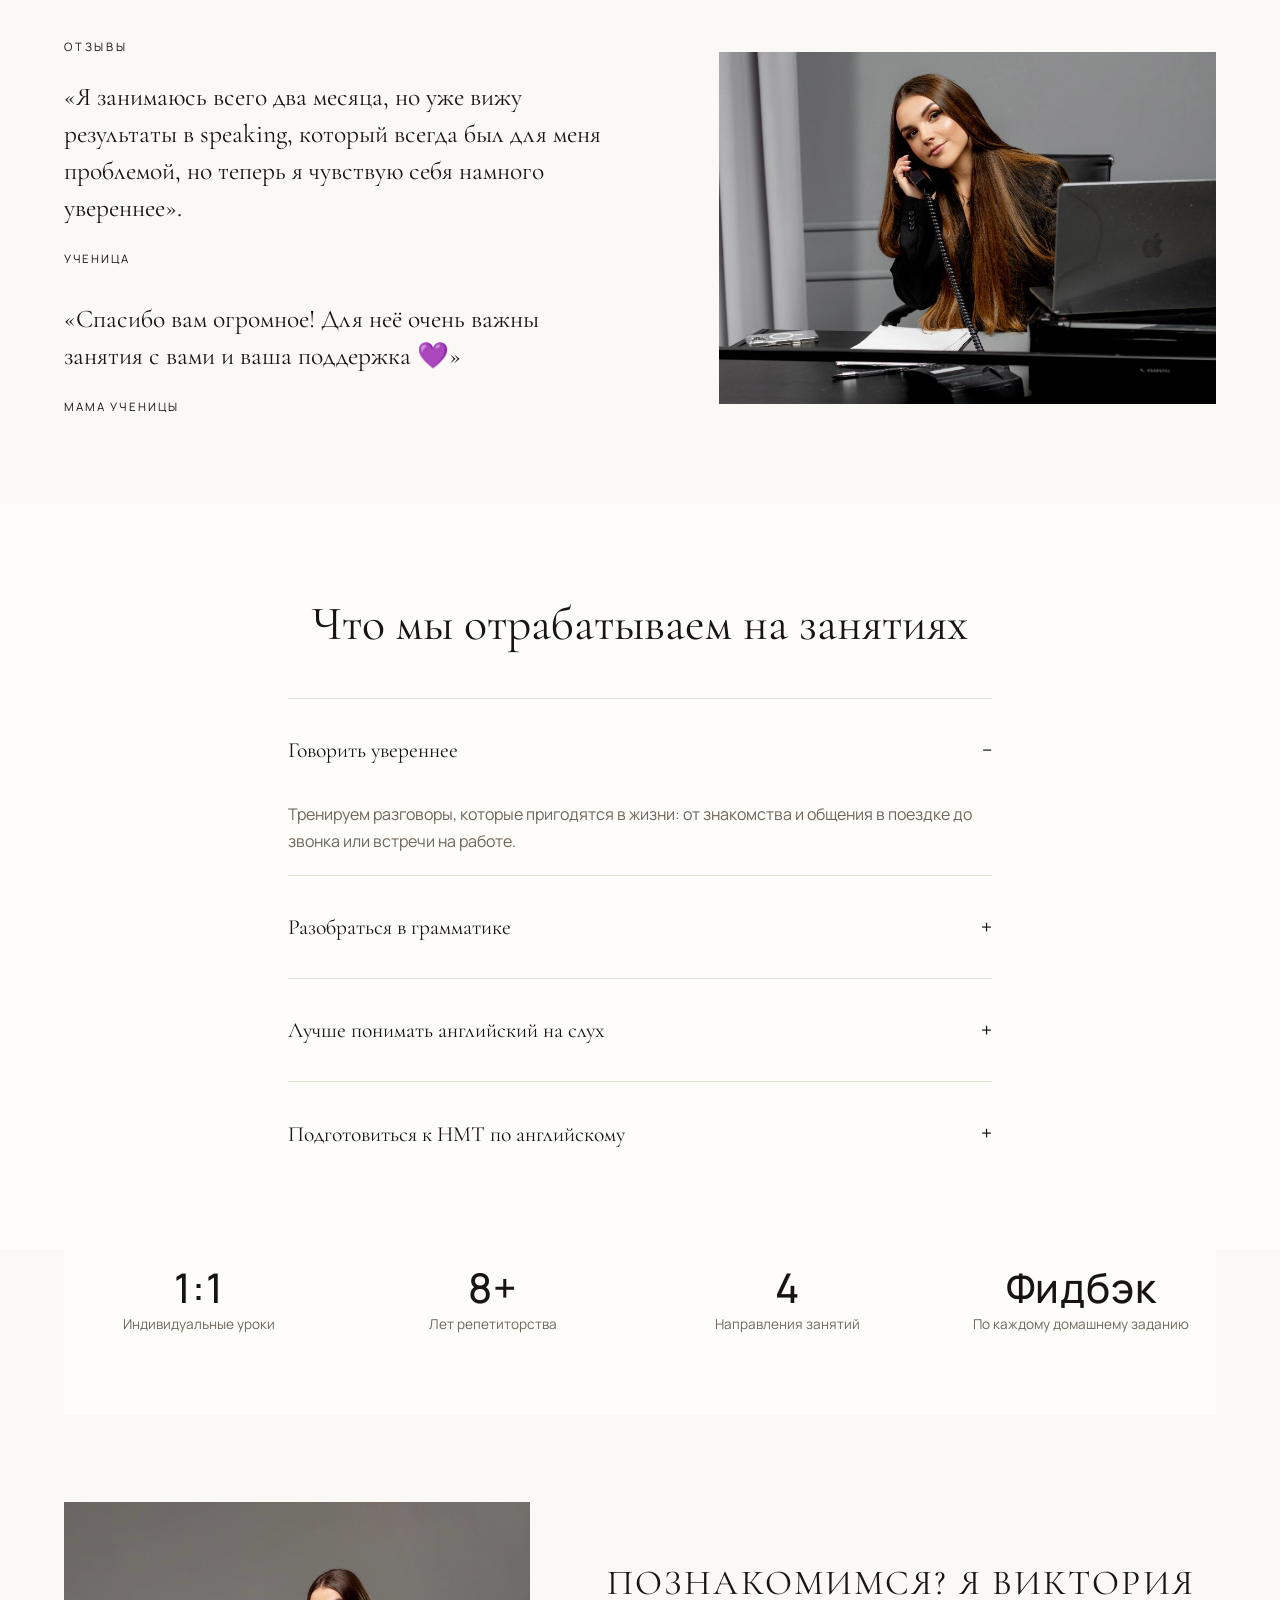
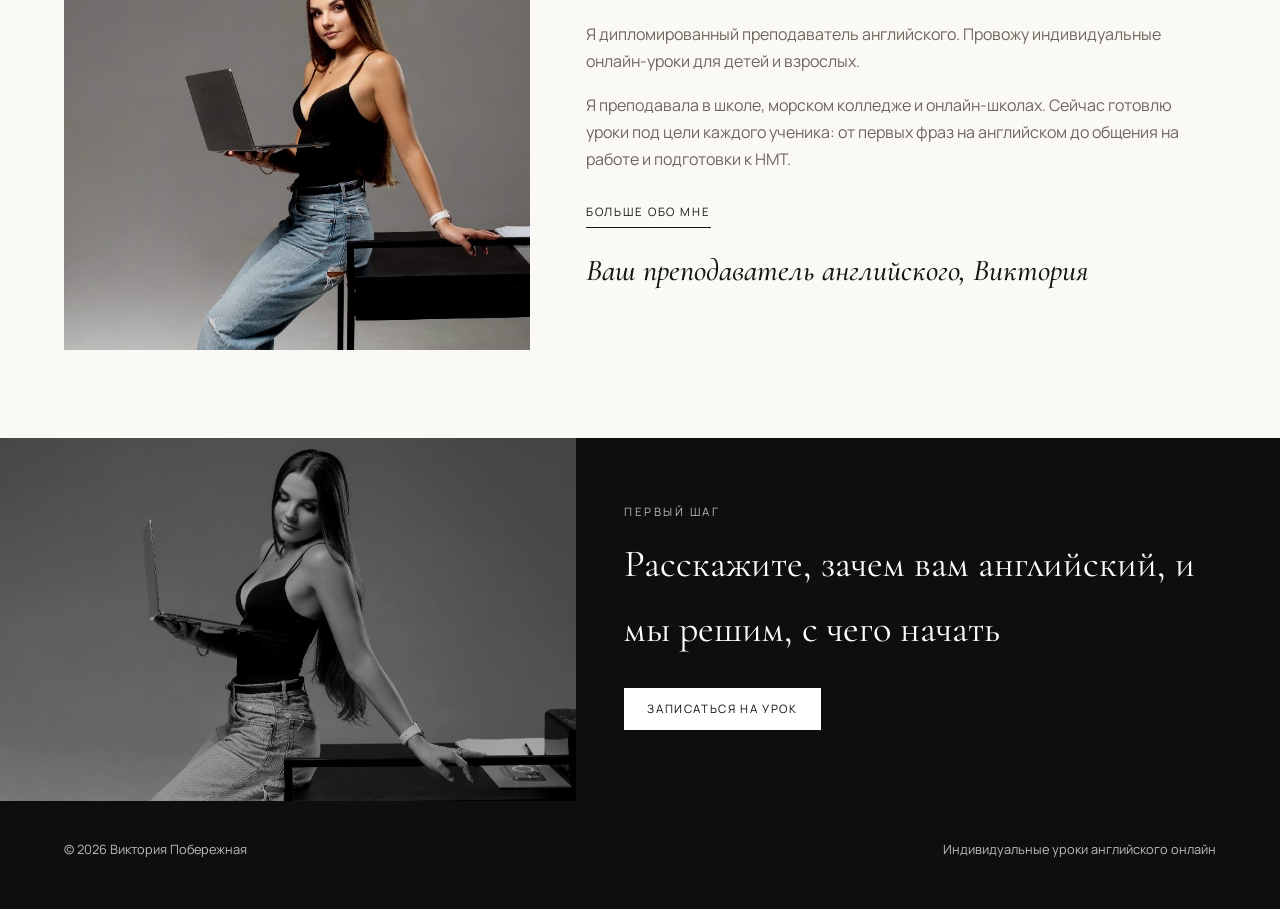
==== commit 6711691e: "Switch the site to Viktoriia's English lessons, with Russian as the default language. Co-authored-by" ====
--- a/index.html
+++ b/index.html
@@ -1,17 +1,18 @@
 <!DOCTYPE html>
-<html lang="en">
+<html lang="ru">
   <head>
     <meta charset="UTF-8" />
     <meta name="viewport" content="width=device-width, initial-scale=1" />
-    <title>Viktoria | Luxury Social Media Management</title>
+    <title data-i18n="meta.home.title">Виктория Побережная | Уроки английского онлайн</title>
     <meta
       name="description"
-      content="Viktoria builds high-end social media presences for ambitious, female-led businesses."
+      data-i18n-content="meta.home.description"
+      content="Индивидуальные онлайн-уроки английского для детей и взрослых с Викторией Побережной."
     />
     <link rel="preconnect" href="https://fonts.googleapis.com" />
     <link rel="preconnect" href="https://fonts.gstatic.com" crossorigin />
     <link
-      href="https://fonts.googleapis.com/css2?family=Cormorant+Garamond:ital,wght@0,400;0,500;0,600;1,400&family=Great+Vibes&family=Jost:wght@300;400;500&display=swap"
+      href="https://fonts.googleapis.com/css2?family=Cormorant+Garamond:ital,wght@0,400;0,500;0,600;1,400;1,500&family=Manrope:wght@300;400;500&display=swap"
       rel="stylesheet"
     />
     <link rel="stylesheet" href="css/styles.css" />
@@ -19,151 +20,141 @@
   <body>
     <header class="site-header">
       <div class="header-inner">
-        <a class="logo" href="index.html">Viktoria</a>
-        <button class="nav-toggle" type="button" aria-expanded="false" aria-label="Open menu">
-          <span></span>
-        </button>
-        <nav class="site-nav" aria-label="Primary">
-          <a href="index.html" aria-current="page">Home</a>
-          <a href="about.html">About</a>
-          <a href="services.html">Services</a>
-          <a href="portfolio.html">Portfolio</a>
-          <a href="inquire.html">Inquire</a>
-        </nav>
+        <a class="logo" href="index.html" data-i18n="logo">Виктория</a>
+        <div class="header-end">
+          <nav class="site-nav" aria-label="Основное меню" data-i18n-aria="nav.label">
+            <a href="index.html" aria-current="page" data-i18n="nav.home">Главная</a>
+            <a href="about.html" data-i18n="nav.about">Обо мне</a>
+            <a href="services.html" data-i18n="nav.lessons">Занятия</a>
+            <a href="inquire.html" data-i18n="nav.book">Записаться</a>
+          </nav>
+          <div class="lang-switch" role="group" aria-label="Язык" data-i18n-aria="lang.label">
+            <button type="button" data-set-lang="ru" data-i18n-aria="lang.ru" aria-label="Русский" aria-pressed="true">
+              RU
+            </button>
+            <span aria-hidden="true">/</span>
+            <button type="button" data-set-lang="en" data-i18n-aria="lang.en" aria-label="English" aria-pressed="false">
+              EN
+            </button>
+          </div>
+          <button class="nav-toggle" type="button" aria-expanded="false" aria-label="Открыть меню" data-i18n-aria="nav.open">
+            <span></span>
+          </button>
+        </div>
       </div>
     </header>
 
     <main>
       <section class="hero">
-        <img src="images/holding-laptop.jpg" alt="Viktoria standing with a laptop, in a black blazer" />
+        <img
+          src="images/holding-laptop.jpg"
+          alt="Виктория с ноутбуком, в чёрном пиджаке"
+          data-i18n-alt="alt.hero"
+        />
         <div class="hero-copy">
-          <p class="script">Luxury Social Media Management</p>
-          <h1>Online Business Growth Coach</h1>
-          <p class="kicker">For female-led businesses</p>
-          <a class="btn btn-light" href="inquire.html">Let’s begin</a>
+          <p class="script" data-i18n="home.hero.name">Виктория Побережная</p>
+          <h1 data-i18n="home.hero.title">Уроки английского онлайн</h1>
+          <p class="kicker" data-i18n="home.hero.kicker">Индивидуальные занятия для детей и взрослых</p>
+          <a class="btn btn-light" href="inquire.html" data-i18n="cta.book">Записаться на урок</a>
         </div>
       </section>
 
       <section class="press">
         <div class="wrap">
-          <p>As seen in</p>
-          <div class="press-logos">
-            <span>Vogue</span>
-            <span>Forbes</span>
-            <span>the knot</span>
-            <span>Business Insider</span>
-            <span>Carats &amp; Cake</span>
-          </div>
+          <p class="credentials" data-i18n="home.credentials">
+            Дипломированный преподаватель английского · Степень магистра
+          </p>
         </div>
       </section>
 
       <section class="wrap intro">
-        <img class="obj-notes" src="images/desk-notes.jpg" alt="Viktoria writing notes at her desk" />
+        <img
+          class="obj-notes"
+          src="images/desk-notes.jpg"
+          alt="Виктория делает заметки за столом"
+          data-i18n-alt="alt.notes"
+        />
         <div class="intro-copy">
-          <h2>We design marketing plans and auto systems that increase sales and engage your audience.</h2>
-          <p>
-            Through luxury social media management and strategy, we connect you with the
-            audiences you actually want to serve.
-          </p>
-          <a class="btn btn-dark" href="inquire.html">Let’s begin</a>
-        </div>
-        <img class="obj-keys" src="images/hands-typing.jpg" alt="Hands with pale pink nails typing on a laptop" />
-      </section>
-
-      <section class="split">
-        <img class="obj-work" src="images/at-laptop.jpg" alt="Viktoria working at her laptop" />
-        <div class="split-copy">
-          <div>
-            <h2>Transforming brands online with inspired ideas and proven skill</h2>
-            <p>
-              High-end social presence, thoughtful content, and a strategy that turns
-              followers into clients.
+          <h2 data-i18n="home.intro.title">Учите английский и сразу применяйте его на практике</h2>
+          <p data-i18n="home.intro.body">
+            Я подбираю задания под ваш уровень и цели. Разбираем грамматику на понятных примерах, учим полезные фразы и сразу используем их в разговоре.
+          </p>
+          <a class="btn btn-dark" href="inquire.html" data-i18n="cta.book">Записаться на урок</a>
+        </div>
+        <img
+          class="obj-keys"
+          src="images/hands-typing.jpg"
+          alt="Руки с бледно-розовым маникюром печатают на ноутбуке"
+          data-i18n-alt="alt.hands"
+        />
+      </section>
+
+      <section class="wrap reviews">
+        <div>
+          <h2 class="label" data-i18n="home.reviews.label">Отзывы</h2>
+          <blockquote>
+            <p data-i18n="home.reviews.q1">
+              «Я занимаюсь всего два месяца, но уже вижу результаты в speaking, который всегда был для меня проблемой, но теперь я чувствую себя намного увереннее».
             </p>
-            <a class="btn btn-light" href="inquire.html">Get your free consultation</a>
-          </div>
-        </div>
-      </section>
-
-      <section class="wrap manifesto">
-        <div class="photo-stack">
-          <img class="obj-profile" src="images/seated-profile.jpg" alt="Viktoria seated in profile on a white block" />
-          <img class="obj-note" src="images/focus-note.jpg" alt="Hand writing Be creative, focus on yourself" />
-        </div>
-        <div class="manifesto-copy">
-          <h2>We build high end social media presences for ambitious founders</h2>
-          <p>
-            Through luxury social media management and strategy, we connect you with
-            your dream audiences online — with the polish of a brand, not a feed of
-            leftover posts.
-          </p>
-          <div class="link-stack">
-            <a href="services.html">See the packages</a>
-            <a href="inquire.html">Work with us</a>
-          </div>
-        </div>
-      </section>
-
-      <section class="wrap reviews">
-        <div>
-          <p class="label">Reviews</p>
+            <cite data-i18n="home.reviews.a1">Ученица</cite>
+          </blockquote>
           <blockquote>
-            <h2>I’m so glad I found Viktoria.</h2>
-            <p>
-              Viktoria exploded my social media growth and blew up my community. I now
-              get way more engagement and DM enquiries than ever before.
+            <p data-i18n="home.reviews.q2">
+              «Спасибо вам огромное! Для неё очень важны занятия с вами и ваша поддержка 💜»
             </p>
-            <cite>← Katya Dennis</cite>
+            <cite data-i18n="home.reviews.a2">Мама ученицы</cite>
           </blockquote>
         </div>
-        <img class="obj-call" src="images/on-a-call.jpg" alt="Viktoria on a phone call beside her laptop" />
+        <img
+          class="obj-call"
+          src="images/on-a-call.jpg"
+          alt="Виктория разговаривает по телефону рядом с ноутбуком"
+          data-i18n-alt="alt.call"
+        />
       </section>
 
       <section class="solutions">
         <div class="wrap">
-          <h2>Our Solutions</h2>
+          <h2 data-i18n="home.solutions.title">Что мы отрабатываем на занятиях</h2>
           <div class="accordion">
             <article class="accordion-item is-open">
               <h3>
                 <button type="button" aria-expanded="true">
-                  <span>Social Media</span><span>−</span>
-                </button>
-              </h3>
-              <div class="accordion-panel">
-                Editorial feeds, caption strategy, and a posting rhythm that feels
-                expensive — because it is.
+                  <span data-i18n="home.acc1.title">Говорить увереннее</span><span>−</span>
+                </button>
+              </h3>
+              <div class="accordion-panel" data-i18n="home.acc1.body">
+                Тренируем разговоры, которые пригодятся в жизни: от знакомства и общения в поездке до звонка или встречи на работе.
               </div>
             </article>
             <article class="accordion-item">
               <h3>
                 <button type="button" aria-expanded="false">
-                  <span>Email Marketing</span><span>+</span>
-                </button>
-              </h3>
-              <div class="accordion-panel">
-                Welcome sequences, launches, and newsletters that move people from
-                saved posts to booked clients.
+                  <span data-i18n="home.acc2.title">Разобраться в грамматике</span><span>+</span>
+                </button>
+              </h3>
+              <div class="accordion-panel" data-i18n="home.acc2.body">
+                Разбираем сложные темы на понятных примерах и сразу пробуем использовать новые конструкции в своих фразах.
               </div>
             </article>
             <article class="accordion-item">
               <h3>
                 <button type="button" aria-expanded="false">
-                  <span>Copywriting</span><span>+</span>
-                </button>
-              </h3>
-              <div class="accordion-panel">
-                Brand voice, offers, and campaign copy with the restraint and clarity
-                luxury brands require.
+                  <span data-i18n="home.acc3.title">Лучше понимать английский на слух</span><span>+</span>
+                </button>
+              </h3>
+              <div class="accordion-panel" data-i18n="home.acc3.body">
+                Смотрим короткие фрагменты любимых сериалов, фильмов или мультфильмов. Разбираем фразы на слух и обсуждаем, что услышали.
               </div>
             </article>
             <article class="accordion-item">
               <h3>
                 <button type="button" aria-expanded="false">
-                  <span>Video Production</span><span>+</span>
-                </button>
-              </h3>
-              <div class="accordion-panel">
-                Reels, talking-head direction, and short-form content that still looks
-                like a campaign.
+                  <span data-i18n="home.acc4.title">Подготовиться к НМТ по английскому</span><span>+</span>
+                </button>
+              </h3>
+              <div class="accordion-panel" data-i18n="home.acc4.body">
+                Знакомимся с форматом теста, решаем задания и разбираем ошибки, чтобы понять, что ещё нужно подтянуть.
               </div>
             </article>
           </div>
@@ -172,58 +163,67 @@
 
       <section class="stats wrap">
         <div>
-          <strong>100+</strong>
-          <span>Happy Clients</span>
-        </div>
-        <div>
-          <strong>8</strong>
-          <span>Years Experience</span>
-        </div>
-        <div>
-          <strong>75</strong>
-          <span>Campaigns</span>
-        </div>
-        <div>
-          <strong>120+</strong>
-          <span>Projects finished</span>
+          <strong>1:1</strong>
+          <span data-i18n="home.stat1">Индивидуальные уроки</span>
+        </div>
+        <div>
+          <strong>8+</strong>
+          <span data-i18n="home.stat2">Лет репетиторства</span>
+        </div>
+        <div>
+          <strong>4</strong>
+          <span data-i18n="home.stat3">Направления занятий</span>
+        </div>
+        <div>
+          <strong data-i18n="home.stat4.value">Фидбэк</strong>
+          <span data-i18n="home.stat4">По каждому домашнему заданию</span>
         </div>
       </section>
 
       <section class="wrap meet">
-        <img class="obj-meet" src="images/with-laptop.jpg" alt="Viktoria seated with a laptop, looking at the camera" />
-        <div>
-          <h2>Meet Viktoria</h2>
-          <p>
-            At our studio, we don’t just manage social media. We curate experiences.
-          </p>
-          <p>
-            With an unwavering passion for aesthetics and a keen understanding of the
-            ever-evolving digital landscape, Viktoria embarked on a journey to redefine
-            social media management for female-led brands.
+        <img
+          class="obj-meet"
+          src="images/with-laptop.jpg"
+          alt="Виктория с ноутбуком смотрит в камеру"
+          data-i18n-alt="alt.meet"
+        />
+        <div>
+          <h2 data-i18n="home.meet.title">Познакомимся? Я Виктория</h2>
+          <p data-i18n="home.meet.p1">
+            Я дипломированный преподаватель английского. Провожу индивидуальные онлайн-уроки для детей и взрослых.
+          </p>
+          <p data-i18n="home.meet.p2">
+            Я преподавала в школе, морском колледже и онлайн-школах. Сейчас готовлю уроки под цели каждого ученика: от первых фраз на английском до общения на работе и подготовки к НМТ.
           </p>
           <div class="link-stack">
-            <a href="about.html">Read more</a>
+            <a href="about.html" data-i18n="home.meet.more">Больше обо мне</a>
           </div>
-          <p class="signature">Xoxo, Viktoria</p>
+          <p class="signature" data-i18n="home.signature">Ваш преподаватель английского, Виктория</p>
         </div>
       </section>
 
       <section class="gameplan">
-        <img class="obj-bw" src="images/laptop-bw.jpg" alt="Viktoria looking at a laptop, in black and white" />
+        <img
+          class="obj-bw"
+          src="images/laptop-bw.jpg"
+          alt="Виктория смотрит на ноутбук, чёрно-белое фото"
+          data-i18n-alt="alt.bw"
+        />
         <div class="gameplan-copy">
-          <p>Game plan</p>
-          <h2>Social Media Check-Up: Boost Your Growth and Engagement</h2>
-          <a class="btn btn-light" href="inquire.html">Read more</a>
+          <p data-i18n="home.banner.label">Первый шаг</p>
+          <h2 data-i18n="home.banner.title">Расскажите, зачем вам английский, и мы решим, с чего начать</h2>
+          <a class="btn btn-light" href="inquire.html" data-i18n="cta.book">Записаться на урок</a>
         </div>
       </section>
     </main>
 
     <footer class="site-footer">
       <div class="wrap">
-        <p>&copy; <span data-year></span> Viktoria</p>
-        <p>Luxury social for female-led businesses</p>
+        <p>© <span data-year></span> <span data-i18n="footer.name">Виктория Побережная</span></p>
+        <p data-i18n="footer.tagline">Индивидуальные уроки английского онлайн</p>
       </div>
     </footer>
+    <script src="js/i18n.js"></script>
     <script src="js/main.js"></script>
   </body>
 </html>
--- a/css/styles.css
+++ b/css/styles.css
@@ -9,9 +9,8 @@
   --white: #ffffff;
   --max: 72rem;
   --header: 4.25rem;
-  --sans: "Jost", system-ui, sans-serif;
+  --sans: "Manrope", system-ui, sans-serif;
   --serif: "Cormorant Garamond", "Times New Roman", serif;
-  --script: "Great Vibes", cursive;
 }
 
 *,
@@ -65,11 +64,53 @@
 }
 
 .logo {
-  font-family: var(--serif);
-  font-size: 1.45rem;
-  letter-spacing: 0.28em;
+  flex-shrink: 0;
+  font-family: var(--serif);
+  font-size: 1.35rem;
+  letter-spacing: 0.18em;
   text-decoration: none;
   text-transform: uppercase;
+}
+
+.header-end {
+  display: flex;
+  align-items: center;
+  gap: 1.4rem;
+}
+
+.lang-switch {
+  display: flex;
+  align-items: center;
+  gap: 0.2rem;
+  flex-shrink: 0;
+}
+
+.lang-switch span {
+  color: rgba(255, 255, 255, 0.4);
+  font-size: 0.72rem;
+}
+
+.lang-switch button {
+  border: 0;
+  background: none;
+  padding: 0.35rem 0.2rem;
+  color: rgba(255, 255, 255, 0.55);
+  font: inherit;
+  font-size: 0.72rem;
+  letter-spacing: 0.14em;
+  cursor: pointer;
+}
+
+.lang-switch button[aria-pressed="true"],
+.lang-switch button:hover {
+  color: var(--white);
+}
+
+.lang-switch button:focus-visible,
+.nav-toggle:focus-visible,
+.site-nav a:focus-visible {
+  outline: 1px solid rgba(255, 255, 255, 0.75);
+  outline-offset: 3px;
 }
 
 .nav-toggle {
@@ -109,15 +150,16 @@
 
 .site-nav {
   display: flex;
-  gap: 1.6rem;
+  gap: 1.25rem;
 }
 
 .site-nav a {
   color: var(--white);
   text-decoration: none;
   font-size: 0.72rem;
-  letter-spacing: 0.18em;
-  text-transform: uppercase;
+  letter-spacing: 0.12em;
+  text-transform: uppercase;
+  white-space: nowrap;
 }
 
 .site-nav a:hover,
@@ -154,9 +196,11 @@
 
 .hero-copy .script {
   margin: 0 0 0.6rem;
-  font-family: var(--script);
-  font-size: clamp(2.4rem, 6vw, 4.4rem);
-  font-weight: 400;
+  font-family: var(--serif);
+  font-style: italic;
+  font-size: clamp(2.2rem, 5vw, 3.8rem);
+  font-weight: 500;
+  letter-spacing: 0.03em;
   line-height: 1.15;
 }
 
@@ -169,10 +213,12 @@
 }
 
 .kicker {
-  margin: 1rem 0 0;
+  margin: 1rem auto 0;
+  max-width: 40rem;
   font-size: 0.72rem;
-  letter-spacing: 0.28em;
-  text-transform: uppercase;
+  letter-spacing: 0.16em;
+  text-transform: uppercase;
+  line-height: 1.6;
 }
 
 .btn {
@@ -186,7 +232,9 @@
   color: inherit;
   text-decoration: none;
   font-size: 0.72rem;
-  letter-spacing: 0.18em;
+  letter-spacing: 0.14em;
+  line-height: 1.4;
+  text-align: center;
   text-transform: uppercase;
 }
 
@@ -213,31 +261,14 @@
   text-align: center;
 }
 
-.press p {
-  margin: 0 0 1.1rem;
-  font-size: 0.68rem;
-  letter-spacing: 0.22em;
-  text-transform: uppercase;
-  color: var(--muted);
-}
-
-.press-logos {
-  display: flex;
-  flex-wrap: wrap;
-  justify-content: center;
-  gap: 1.6rem 2.4rem;
-  font-family: var(--serif);
-  font-size: 1.35rem;
-  letter-spacing: 0.08em;
-}
-
-.press-logos span:nth-child(2) {
-  font-style: italic;
-}
-
-.press-logos span:nth-child(4) {
-  letter-spacing: 0.22em;
-  font-size: 1.05rem;
+.credentials {
+  margin: 0 auto;
+  max-width: 40rem;
+  font-family: var(--serif);
+  font-size: clamp(1.25rem, 2.4vw, 1.65rem);
+  letter-spacing: 0.02em;
+  line-height: 1.45;
+  color: var(--ink);
 }
 
 .intro {
@@ -310,6 +341,10 @@
   margin: 0 auto;
   max-width: 28rem;
   color: var(--muted);
+}
+
+.body-copy + .body-copy {
+  margin-top: 1.05rem;
 }
 
 .split {
@@ -413,30 +448,31 @@
   border-top: 1px solid var(--line);
 }
 
-.reviews .label {
-  margin: 0 0 1rem;
+.reviews h2.label {
+  margin: 0 0 1.4rem;
+  font-family: var(--sans);
   font-size: 0.72rem;
+  font-weight: 400;
   letter-spacing: 0.24em;
   text-transform: uppercase;
+  line-height: 1.4;
 }
 
 .reviews blockquote {
   margin: 0;
 }
 
-.reviews h2 {
-  margin: 0 0 1.2rem;
-  font-family: var(--serif);
-  font-size: clamp(1.8rem, 3.4vw, 2.8rem);
-  font-weight: 400;
-  letter-spacing: 0.04em;
-  text-transform: uppercase;
-  line-height: 1.2;
-}
-
-.reviews p {
-  color: var(--muted);
-  max-width: 32rem;
+.reviews blockquote + blockquote {
+  margin-top: 2rem;
+}
+
+.reviews blockquote p {
+  margin: 0;
+  max-width: 34rem;
+  font-family: var(--serif);
+  font-size: clamp(1.25rem, 2vw, 1.6rem);
+  line-height: 1.45;
+  color: var(--ink);
 }
 
 .reviews cite {
@@ -484,6 +520,7 @@
   width: 100%;
   display: flex;
   justify-content: space-between;
+  align-items: center;
   gap: 1rem;
   padding: 1.15rem 0;
   border: 0;
@@ -491,11 +528,18 @@
   color: var(--ink);
   font-family: var(--serif);
   font-size: 1.35rem;
+  line-height: 1.3;
   text-align: left;
   cursor: pointer;
 }
 
+.accordion button span:first-child {
+  flex: 1;
+  min-width: 0;
+}
+
 .accordion button span:last-child {
+  flex-shrink: 0;
   font-family: var(--sans);
   font-size: 1.2rem;
 }
@@ -521,14 +565,23 @@
 
 .stats strong {
   display: block;
-  font-family: var(--serif);
-  font-size: clamp(2.2rem, 4vw, 3.4rem);
-  font-weight: 400;
+  font-family: var(--sans);
+  font-size: clamp(1.8rem, 3.2vw, 2.6rem);
+  font-weight: 500;
+  letter-spacing: 0.02em;
 }
 
 .stats span {
+  display: block;
+  max-width: 14rem;
+  margin: 0.35rem auto 0;
   color: var(--muted);
   font-size: 0.85rem;
+  line-height: 1.4;
+}
+
+.stats strong {
+  line-height: 1.1;
 }
 
 .meet {
@@ -548,11 +601,12 @@
 .meet h2 {
   margin: 0 0 1rem;
   font-family: var(--serif);
-  font-size: 2rem;
-  font-weight: 400;
-  letter-spacing: 0.18em;
-  text-transform: uppercase;
-  text-align: center;
+  font-size: clamp(1.7rem, 3vw, 2.2rem);
+  font-weight: 400;
+  letter-spacing: 0.06em;
+  text-transform: uppercase;
+  text-align: center;
+  line-height: 1.25;
 }
 
 .meet p {
@@ -561,8 +615,16 @@
 
 .signature {
   margin: 1.4rem 0 0;
-  font-family: var(--script);
-  font-size: 2.6rem;
+  font-family: var(--serif);
+  font-style: italic;
+  font-size: clamp(1.45rem, 2.4vw, 1.9rem);
+  font-weight: 500;
+  line-height: 1.35;
+  color: var(--ink);
+}
+
+.meet .signature {
+  color: var(--ink);
 }
 
 .gameplan {
@@ -619,8 +681,12 @@
 
 .page-hero p {
   margin: 0.6rem auto 0;
-  max-width: 36rem;
+  max-width: 40rem;
   color: var(--muted);
+}
+
+.page-hero .kicker {
+  margin-bottom: 0.85rem;
 }
 
 .packages,
@@ -645,8 +711,43 @@
 .card h3 {
   margin: 0 0 0.8rem;
   font-family: var(--serif);
-  font-size: 1.7rem;
-  font-weight: 400;
+  font-size: clamp(1.35rem, 2vw, 1.7rem);
+  font-weight: 400;
+  line-height: 1.25;
+}
+
+.lesson-formats,
+.approach {
+  padding-bottom: 1.5rem;
+}
+
+.lesson-formats h2,
+.approach h2 {
+  margin: 0 0 1.5rem;
+  text-align: center;
+  font-family: var(--serif);
+  font-size: clamp(2rem, 4vw, 2.8rem);
+  font-weight: 400;
+}
+
+.lesson-formats .packages {
+  grid-template-columns: 1fr 1fr;
+  padding-bottom: 1rem;
+}
+
+.approach {
+  padding-bottom: 5rem;
+}
+
+.approach-grid {
+  display: grid;
+  grid-template-columns: 1fr 1fr;
+  gap: 1.5rem;
+}
+
+.approach-cta {
+  margin: 0.4rem 0 0;
+  text-align: center;
 }
 
 .card p,
@@ -700,13 +801,32 @@
 
 form {
   display: grid;
-  gap: 0.9rem;
+  gap: 1.15rem;
+}
+
+.field {
+  display: grid;
+  gap: 0.45rem;
+}
+
+.field[hidden] {
+  display: none;
 }
 
 label {
   font-size: 0.72rem;
-  letter-spacing: 0.16em;
-  text-transform: uppercase;
+  letter-spacing: 0.1em;
+  line-height: 1.45;
+  text-transform: uppercase;
+}
+
+.field-hint {
+  margin: 0;
+  color: var(--muted);
+  font-size: 0.88rem;
+  letter-spacing: 0;
+  line-height: 1.45;
+  text-transform: none;
 }
 
 input,
@@ -737,6 +857,15 @@
 }
 
 @media (max-width: 900px) {
+  .logo {
+    font-size: 1.15rem;
+    letter-spacing: 0.12em;
+  }
+
+  .header-end {
+    gap: 0.75rem;
+  }
+
   .nav-toggle {
     display: grid;
     place-items: center;
@@ -764,10 +893,16 @@
   .gameplan,
   .about-grid,
   .packages,
+  .lesson-formats .packages,
+  .approach-grid,
   .portfolio-grid,
-  .inquire-layout,
+  .inquire-layout {
+    grid-template-columns: 1fr;
+  }
+
   .stats {
-    grid-template-columns: 1fr;
+    grid-template-columns: 1fr 1fr;
+    gap: 2rem 1rem;
   }
 
   .photo-stack img:first-child,
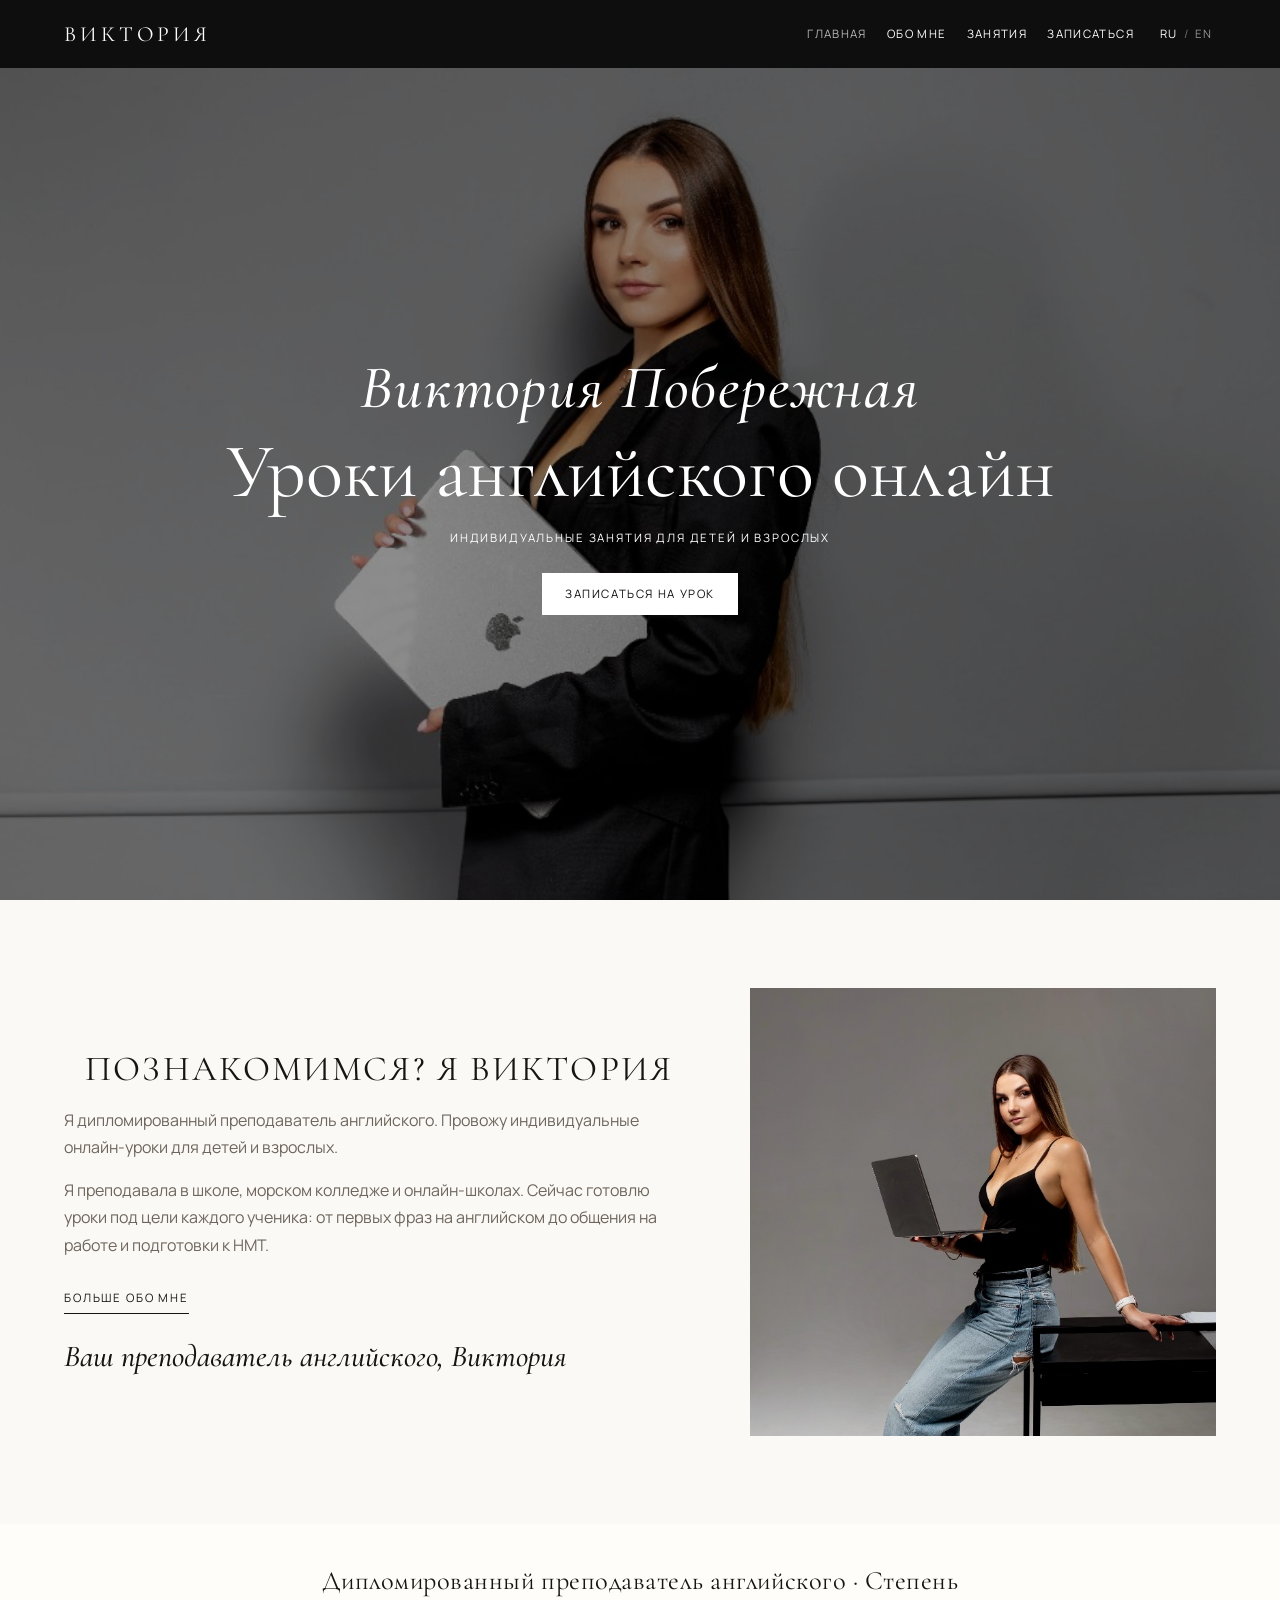
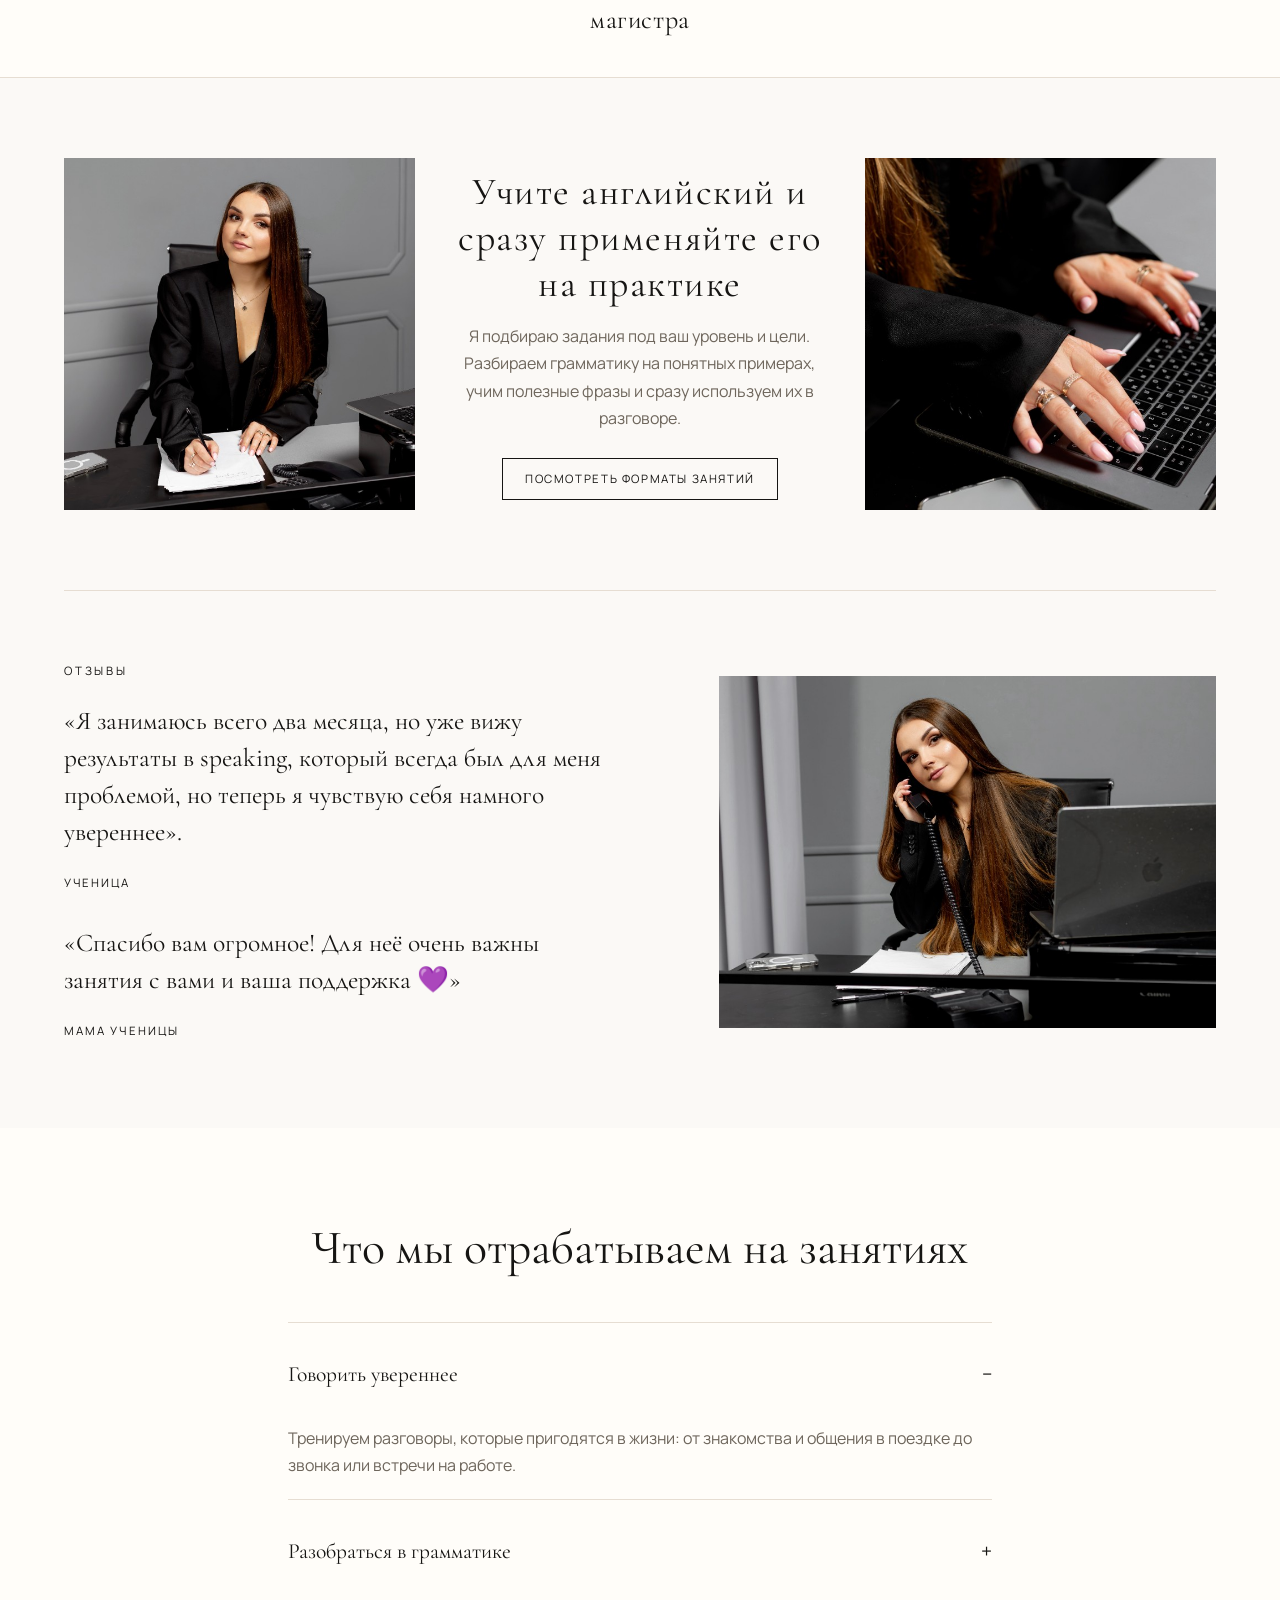
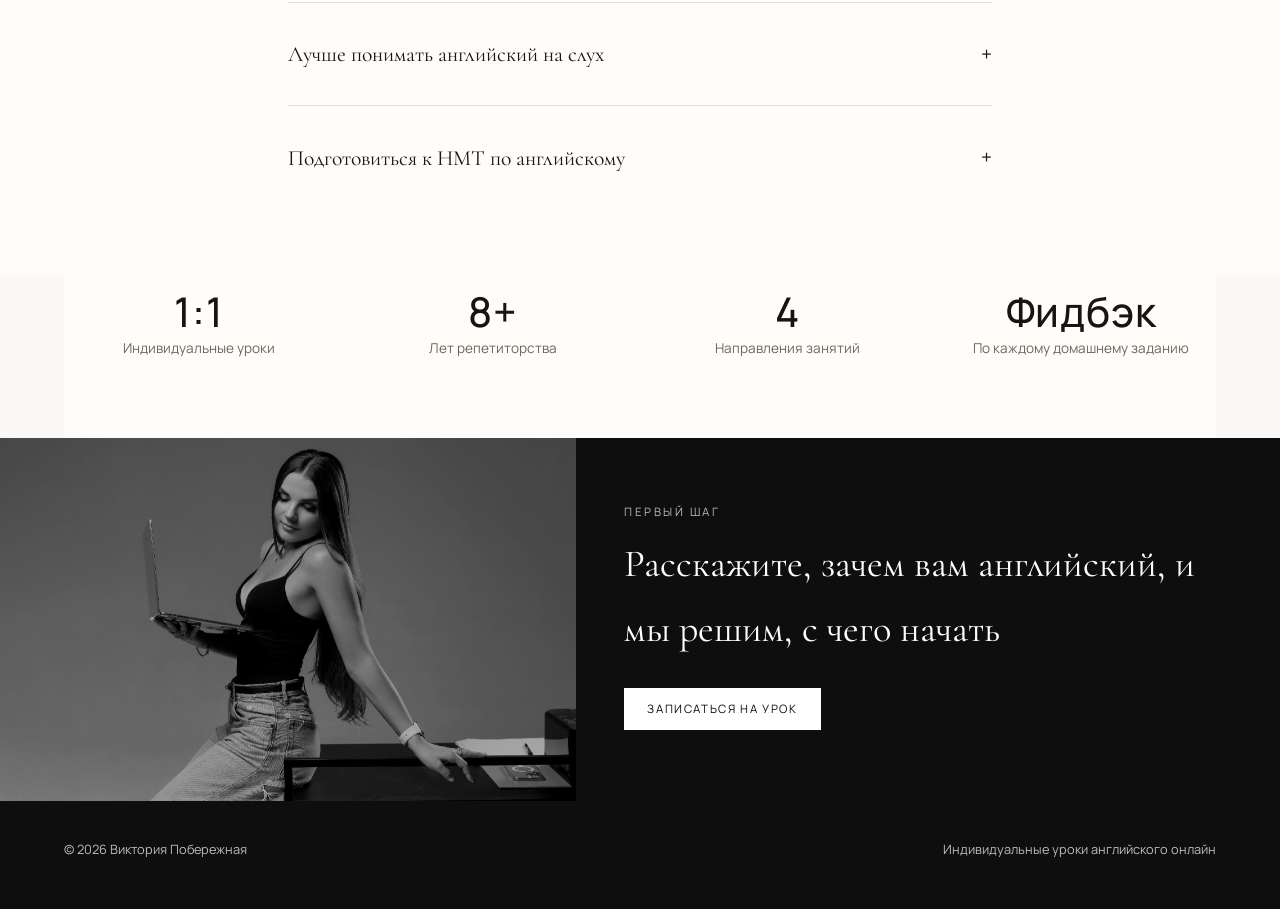
==== commit 123f4afd: "Place Meet Viktoriia under the hero and link the practice section to lesson formats. Co-authored-by:" ====
--- a/index.html
+++ b/index.html
@@ -59,6 +59,28 @@
         </div>
       </section>
 
+      <section class="wrap meet">
+        <div>
+          <h2 data-i18n="home.meet.title">Познакомимся? Я Виктория</h2>
+          <p data-i18n="home.meet.p1">
+            Я дипломированный преподаватель английского. Провожу индивидуальные онлайн-уроки для детей и взрослых.
+          </p>
+          <p data-i18n="home.meet.p2">
+            Я преподавала в школе, морском колледже и онлайн-школах. Сейчас готовлю уроки под цели каждого ученика: от первых фраз на английском до общения на работе и подготовки к НМТ.
+          </p>
+          <div class="link-stack">
+            <a href="about.html" data-i18n="home.meet.more">Больше обо мне</a>
+          </div>
+          <p class="signature" data-i18n="home.signature">Ваш преподаватель английского, Виктория</p>
+        </div>
+        <img
+          class="obj-meet"
+          src="images/with-laptop.jpg"
+          alt="Виктория с ноутбуком смотрит в камеру"
+          data-i18n-alt="alt.meet"
+        />
+      </section>
+
       <section class="press">
         <div class="wrap">
           <p class="credentials" data-i18n="home.credentials">
@@ -79,7 +101,7 @@
           <p data-i18n="home.intro.body">
             Я подбираю задания под ваш уровень и цели. Разбираем грамматику на понятных примерах, учим полезные фразы и сразу используем их в разговоре.
           </p>
-          <a class="btn btn-dark" href="inquire.html" data-i18n="cta.book">Записаться на урок</a>
+          <a class="btn btn-dark" href="services.html" data-i18n="home.intro.cta">Посмотреть форматы занятий</a>
         </div>
         <img
           class="obj-keys"
@@ -180,28 +202,6 @@
         </div>
       </section>
 
-      <section class="wrap meet">
-        <img
-          class="obj-meet"
-          src="images/with-laptop.jpg"
-          alt="Виктория с ноутбуком смотрит в камеру"
-          data-i18n-alt="alt.meet"
-        />
-        <div>
-          <h2 data-i18n="home.meet.title">Познакомимся? Я Виктория</h2>
-          <p data-i18n="home.meet.p1">
-            Я дипломированный преподаватель английского. Провожу индивидуальные онлайн-уроки для детей и взрослых.
-          </p>
-          <p data-i18n="home.meet.p2">
-            Я преподавала в школе, морском колледже и онлайн-школах. Сейчас готовлю уроки под цели каждого ученика: от первых фраз на английском до общения на работе и подготовки к НМТ.
-          </p>
-          <div class="link-stack">
-            <a href="about.html" data-i18n="home.meet.more">Больше обо мне</a>
-          </div>
-          <p class="signature" data-i18n="home.signature">Ваш преподаватель английского, Виктория</p>
-        </div>
-      </section>
-
       <section class="gameplan">
         <img
           class="obj-bw"
--- a/css/styles.css
+++ b/css/styles.css
@@ -298,7 +298,7 @@
 }
 
 .obj-profile {
-  object-position: center 55%;
+  object-position: center center;
 }
 
 .obj-words {
@@ -586,7 +586,7 @@
 
 .meet {
   display: grid;
-  grid-template-columns: 0.85fr 1.15fr;
+  grid-template-columns: 1.15fr 0.85fr;
   gap: 3.5rem;
   align-items: center;
   padding: 5.5rem 0;
@@ -767,7 +767,8 @@
 
 .about-grid img {
   width: 100%;
-  height: 34rem;
+  height: auto;
+  aspect-ratio: 2 / 3;
   object-fit: cover;
 }
 
@@ -907,10 +908,13 @@
 
   .photo-stack img:first-child,
   .photo-stack img:last-child,
-  .meet img,
-  .about-grid img {
+  .meet img {
     height: 18rem;
     margin-top: 0;
+  }
+
+  .about-grid img {
+    height: auto;
   }
 
   .split-copy,
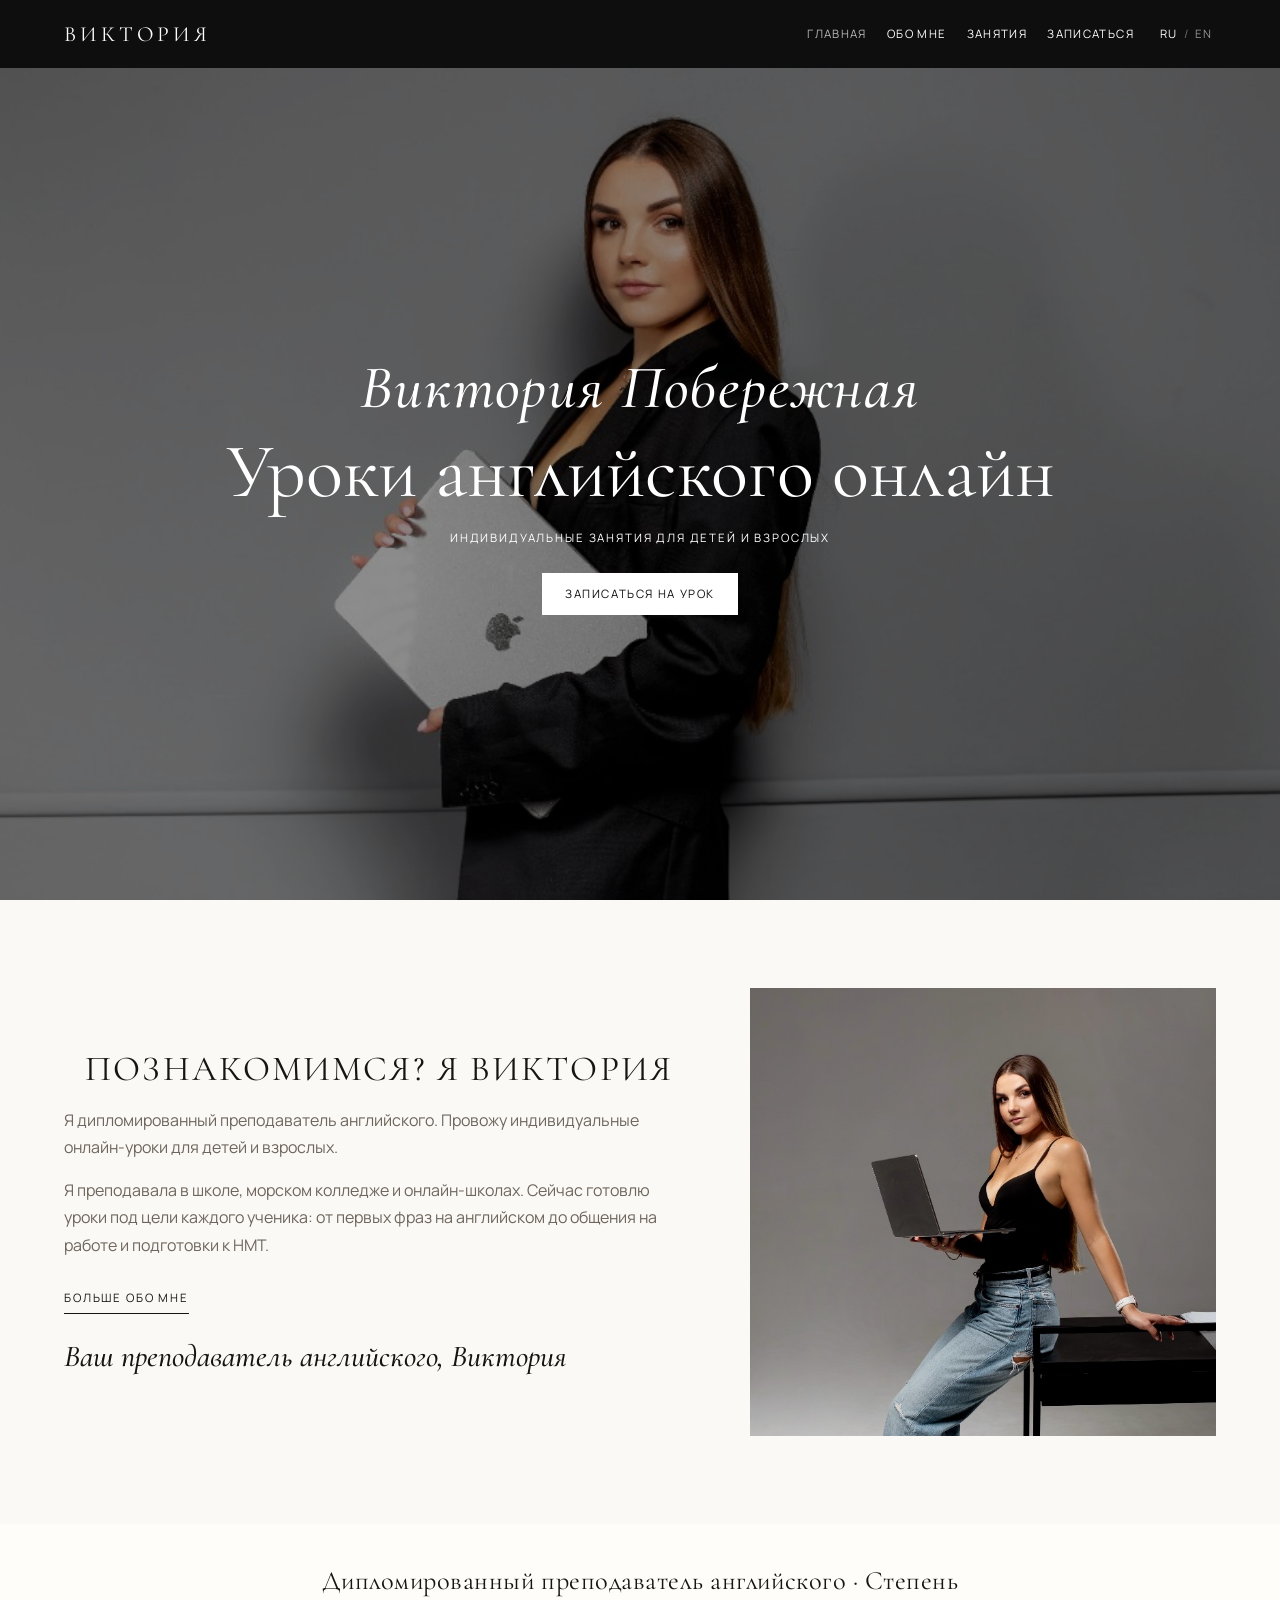
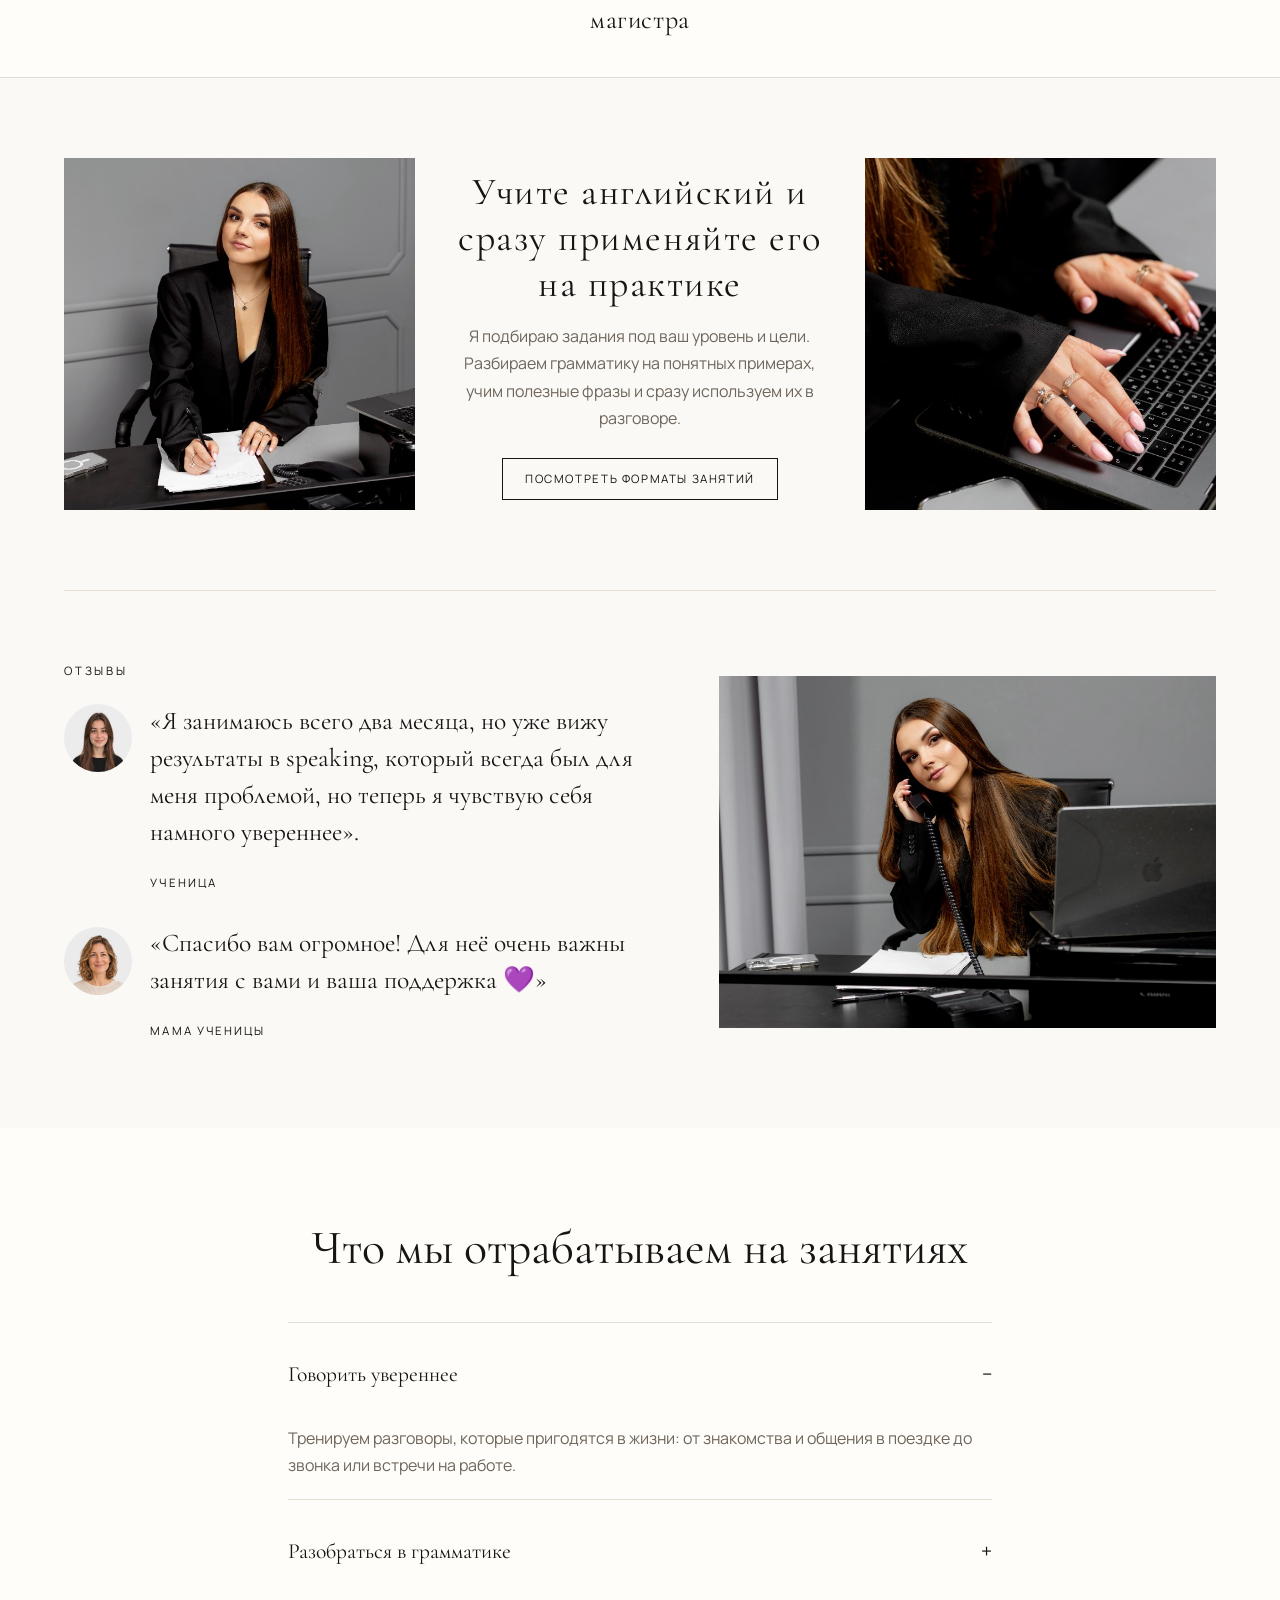
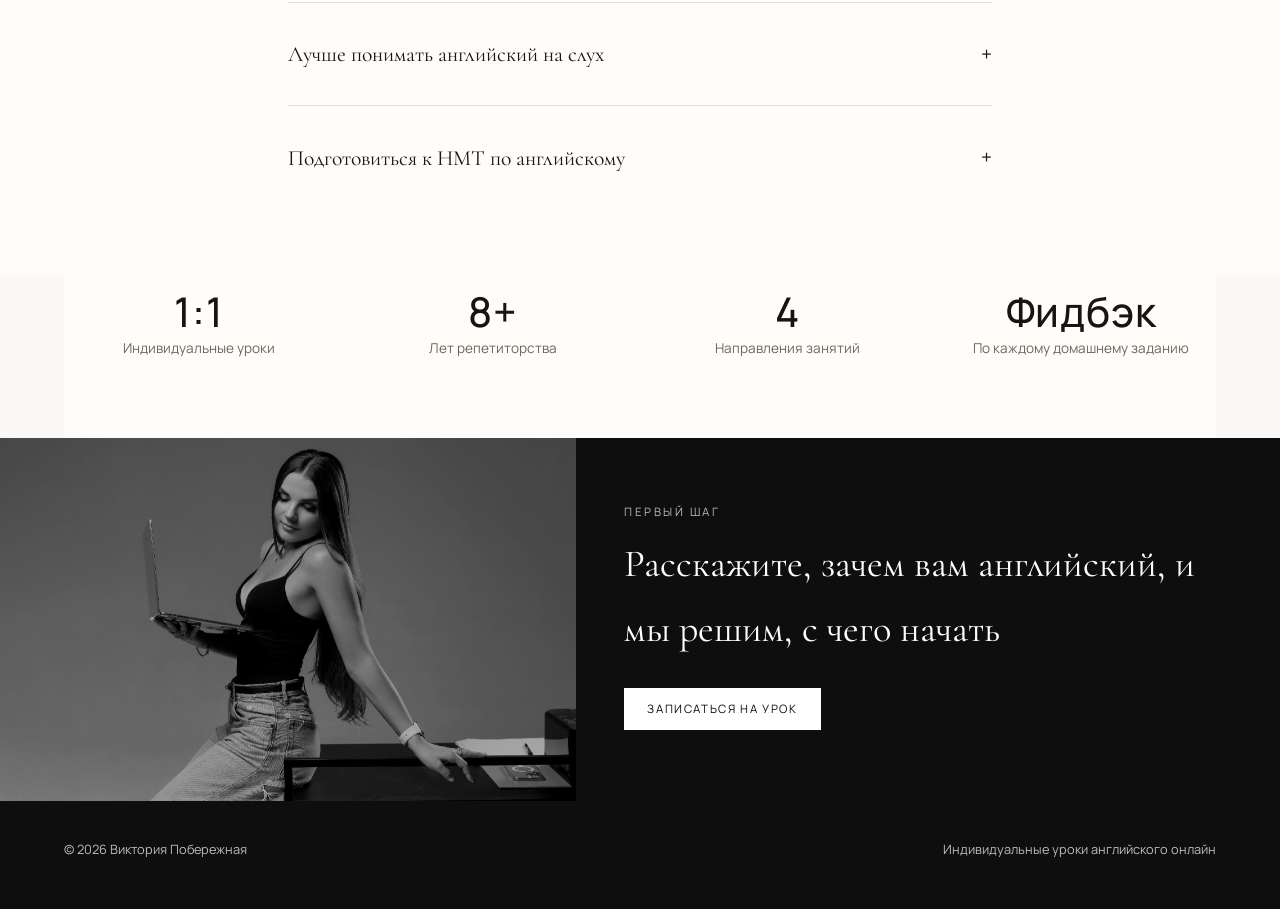
==== commit edd60092: "Update the lessons page and add portraits beside the testimonials. Co-authored-by: Cursor <cursorage" ====
--- a/index.html
+++ b/index.html
@@ -115,16 +115,22 @@
         <div>
           <h2 class="label" data-i18n="home.reviews.label">Отзывы</h2>
           <blockquote>
-            <p data-i18n="home.reviews.q1">
-              «Я занимаюсь всего два месяца, но уже вижу результаты в speaking, который всегда был для меня проблемой, но теперь я чувствую себя намного увереннее».
-            </p>
-            <cite data-i18n="home.reviews.a1">Ученица</cite>
+            <img class="review-avatar" src="images/review-student.jpg" alt="" />
+            <div>
+              <p data-i18n="home.reviews.q1">
+                «Я занимаюсь всего два месяца, но уже вижу результаты в speaking, который всегда был для меня проблемой, но теперь я чувствую себя намного увереннее».
+              </p>
+              <cite data-i18n="home.reviews.a1">Ученица</cite>
+            </div>
           </blockquote>
           <blockquote>
-            <p data-i18n="home.reviews.q2">
-              «Спасибо вам огромное! Для неё очень важны занятия с вами и ваша поддержка 💜»
-            </p>
-            <cite data-i18n="home.reviews.a2">Мама ученицы</cite>
+            <img class="review-avatar" src="images/review-mum.jpg" alt="" />
+            <div>
+              <p data-i18n="home.reviews.q2">
+                «Спасибо вам огромное! Для неё очень важны занятия с вами и ваша поддержка 💜»
+              </p>
+              <cite data-i18n="home.reviews.a2">Мама ученицы</cite>
+            </div>
           </blockquote>
         </div>
         <img
--- a/css/styles.css
+++ b/css/styles.css
@@ -459,7 +459,20 @@
 }
 
 .reviews blockquote {
+  display: grid;
+  grid-template-columns: auto 1fr;
+  gap: 0 1.15rem;
+  align-items: start;
   margin: 0;
+}
+
+.review-avatar {
+  width: 4.25rem;
+  height: 4.25rem;
+  margin-top: 0.15rem;
+  border-radius: 50%;
+  object-fit: cover;
+  object-position: center 18%;
 }
 
 .reviews blockquote + blockquote {
@@ -484,7 +497,7 @@
   text-transform: uppercase;
 }
 
-.reviews img {
+.reviews > img {
   width: 100%;
   height: 22rem;
   object-fit: cover;
@@ -674,6 +687,21 @@
   gap: 1rem;
 }
 
+.lessons-page {
+  position: relative;
+  isolation: isolate;
+}
+
+.lessons-page::before {
+  content: "";
+  position: fixed;
+  inset: 0;
+  background: url("../images/at-laptop.jpg") center 32% / cover no-repeat;
+  opacity: 0.18;
+  pointer-events: none;
+  z-index: -1;
+}
+
 .page-hero {
   padding: 5.5rem 0 3rem;
   text-align: center;
@@ -722,7 +750,8 @@
 }
 
 .lesson-formats h2,
-.approach h2 {
+.approach h2,
+.faq h2 {
   margin: 0 0 1.5rem;
   text-align: center;
   font-family: var(--serif);
@@ -736,7 +765,19 @@
 }
 
 .approach {
+  padding-bottom: 2.5rem;
+}
+
+.faq {
   padding-bottom: 5rem;
+}
+
+.faq .accordion {
+  border-bottom: 1px solid var(--line);
+}
+
+.card p + p {
+  margin-top: 0.85rem;
 }
 
 .approach-grid {
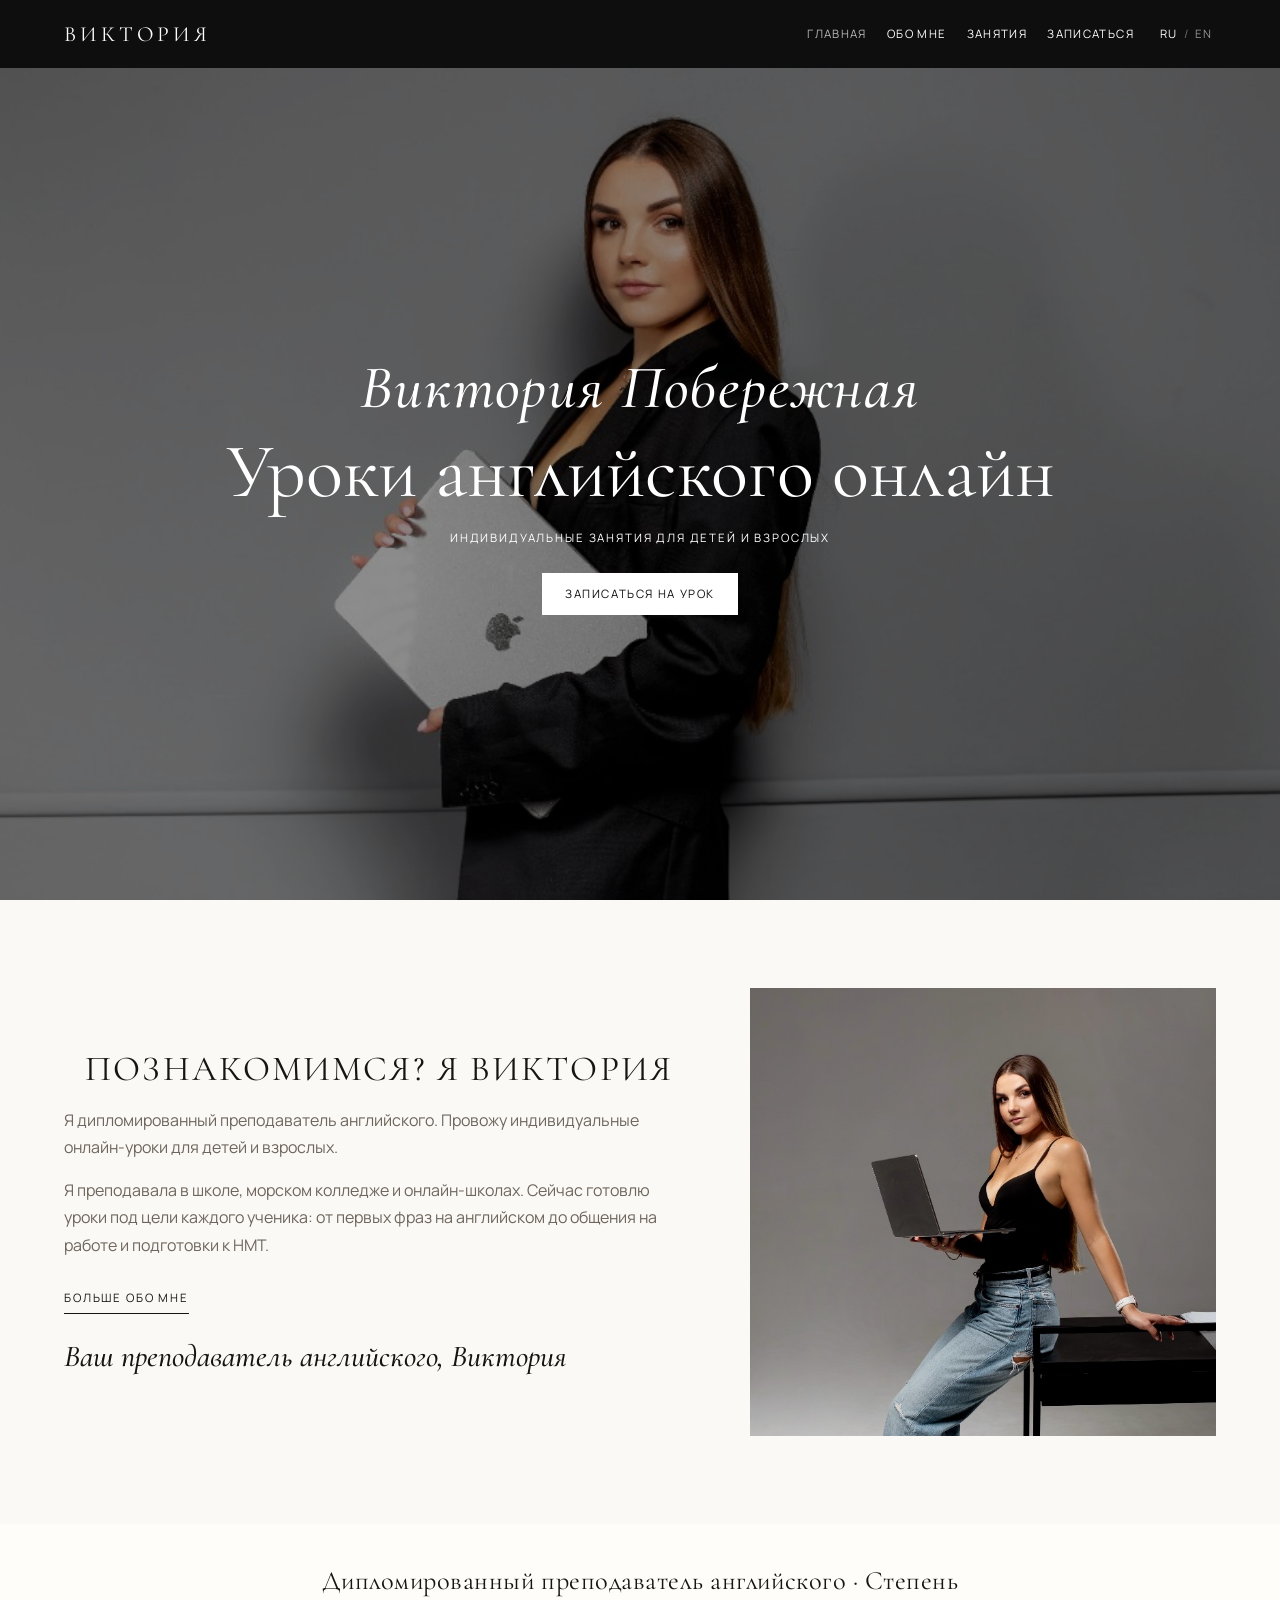
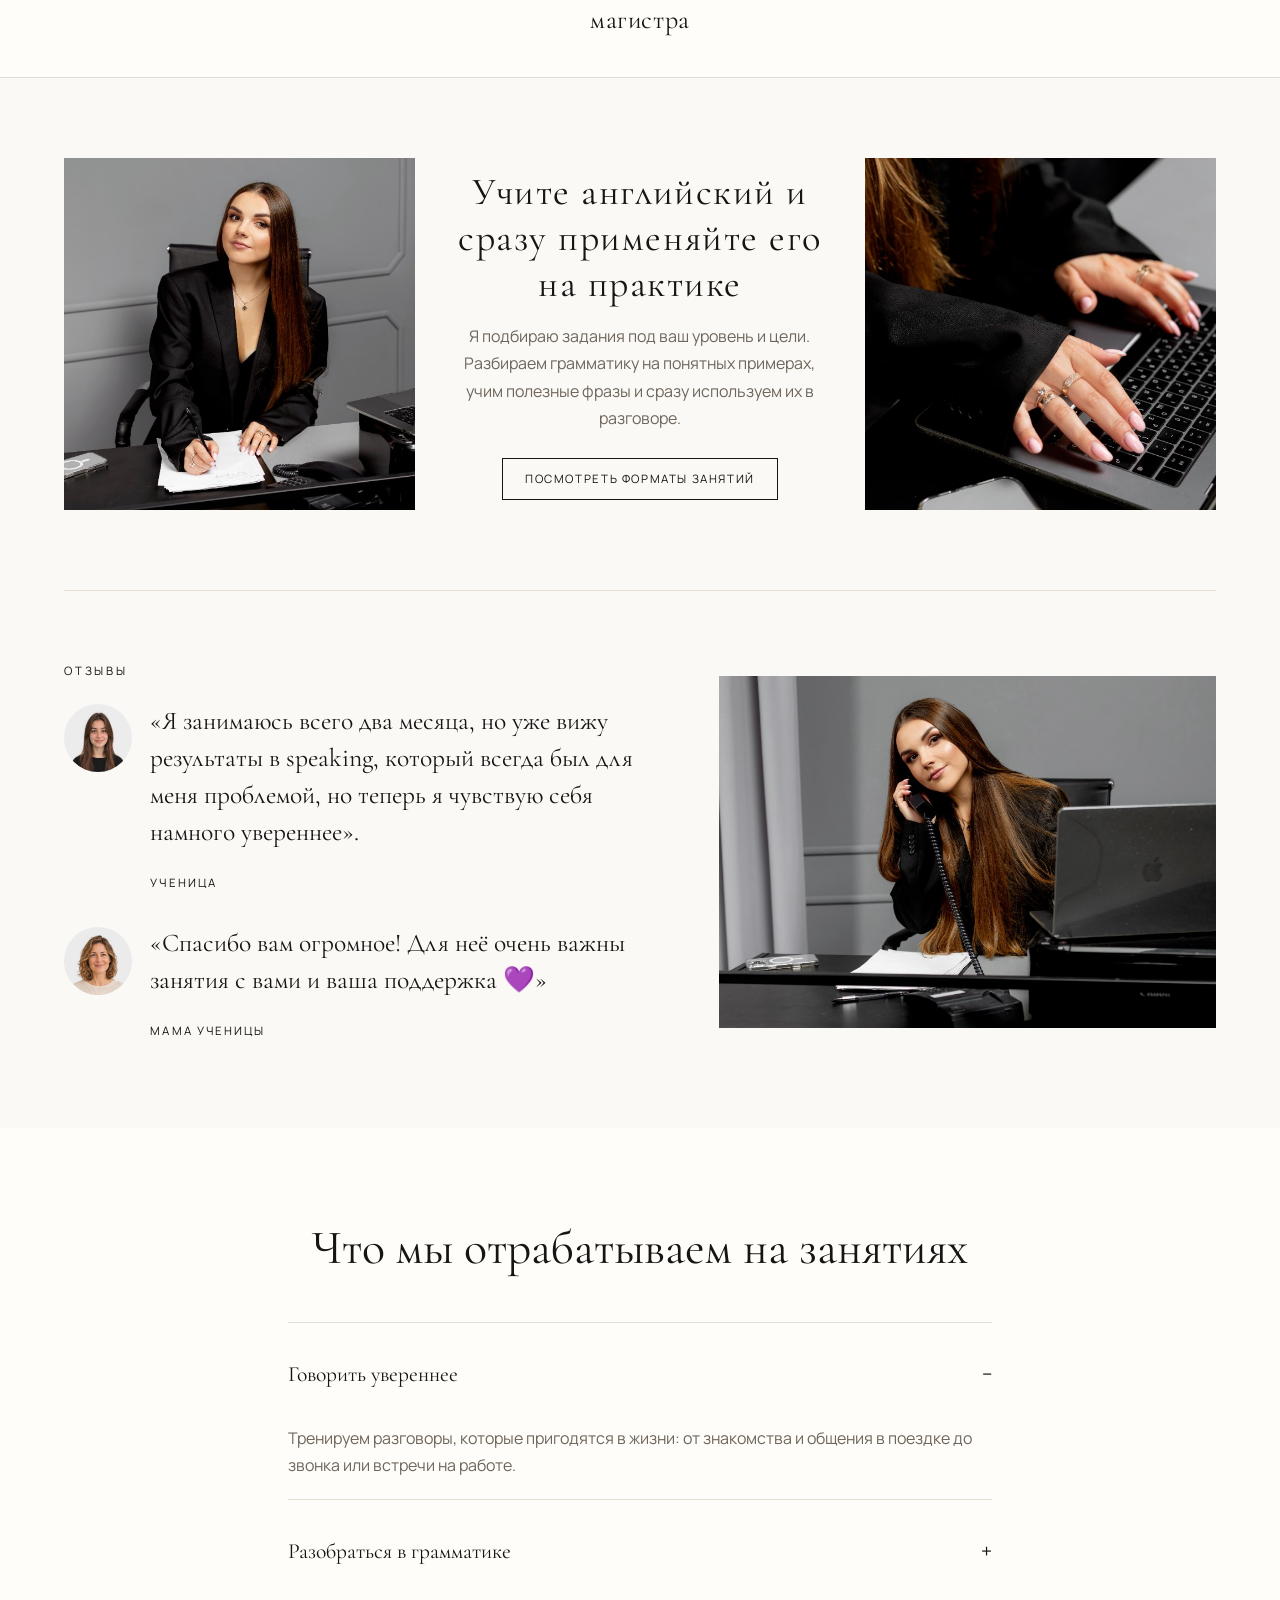
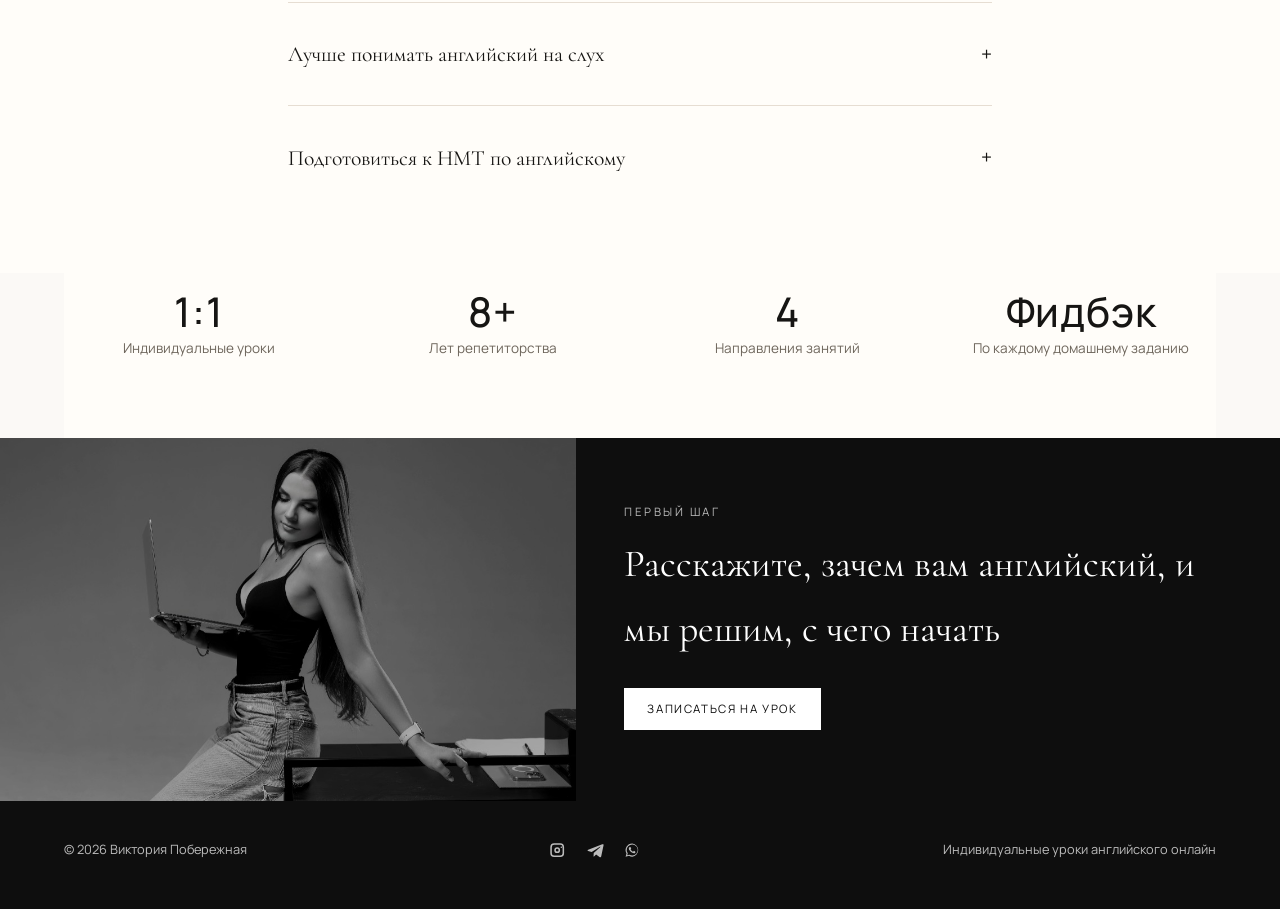
==== commit fa9253cd: "Remove the unused gallery and add a tab icon, footer links, and a bilingual booking confirmation. Co" ====
--- a/index.html
+++ b/index.html
@@ -16,6 +16,8 @@
       rel="stylesheet"
     />
     <link rel="stylesheet" href="css/styles.css" />
+    <link rel="icon" href="favicon.png" type="image/png" />
+    <link rel="apple-touch-icon" href="apple-touch-icon.png" />
   </head>
   <body>
     <header class="site-header">
@@ -226,6 +228,23 @@
     <footer class="site-footer">
       <div class="wrap">
         <p>© <span data-year></span> <span data-i18n="footer.name">Виктория Побережная</span></p>
+        <nav class="socials" aria-label="Соцсети" data-i18n-aria="social.label">
+          <a href="#" aria-label="Instagram" data-i18n-aria="social.instagram">
+            <svg viewBox="0 0 24 24" aria-hidden="true">
+              <path d="M8 3h8a5 5 0 0 1 5 5v8a5 5 0 0 1-5 5H8a5 5 0 0 1-5-5V8a5 5 0 0 1 5-5zm8 2H8a3 3 0 0 0-3 3v8a3 3 0 0 0 3 3h8a3 3 0 0 0 3-3V8a3 3 0 0 0-3-3zm-4 3.2A3.8 3.8 0 1 1 8.2 12 3.8 3.8 0 0 1 12 8.2zm0 2A1.8 1.8 0 1 0 13.8 12 1.8 1.8 0 0 0 12 10.2zM17.4 7.1a1 1 0 1 1-1 1 1 1 0 0 1 1-1z" />
+            </svg>
+          </a>
+          <a href="#" aria-label="Telegram" data-i18n-aria="social.telegram">
+            <svg viewBox="0 0 24 24" aria-hidden="true">
+              <path d="M21.2 4.4 2.9 11.5c-1.2.5-1.2 1.1-.2 1.4l4.7 1.5 10.8-6.8c.5-.3 1-.1.6.2l-8.7 7.9-.3 4.6c.5 0 .7-.2 1-.5l2.4-2.3 4.9 3.6c.9.5 1.5.2 1.7-.8l3.1-14.6c.3-1.3-.5-1.9-1.5-1.3z" />
+            </svg>
+          </a>
+          <a href="#" aria-label="WhatsApp" data-i18n-aria="social.whatsapp">
+            <svg viewBox="0 0 24 24" aria-hidden="true">
+              <path d="M12.1 3.2A8.7 8.7 0 0 0 4.6 16.3L3.4 20.6l4.4-1.2a8.7 8.7 0 0 0 4.3 1.1 8.7 8.7 0 0 0 0-17.3zm0 15.8a7.2 7.2 0 0 1-3.7-1l-.3-.2-2.6.7.7-2.5-.2-.3a7.2 7.2 0 1 1 6.1 3.3zm4-5.4c-.2-.1-1.3-.6-1.5-.7s-.3-.1-.5.1-.5.7-.7.8-.2.2-.4.1a5.9 5.9 0 0 1-1.7-1.1 6.5 6.5 0 0 1-1.2-1.5c-.1-.2 0-.3.1-.4l.3-.4.1-.2a.4.4 0 0 0 0-.4c0-.1-.5-1.2-.7-1.6s-.3-.4-.5-.4h-.4a.8.8 0 0 0-.6.3 2.4 2.4 0 0 0-.8 1.8 4.2 4.2 0 0 0 .9 2.2 9.6 9.6 0 0 0 3.6 3.2 4 4 0 0 0 2.5.6 2.1 2.1 0 0 0 1.4-.8 1.7 1.7 0 0 0 .1-1c-.1-.1-.2-.1-.4-.2z" />
+            </svg>
+          </a>
+        </nav>
         <p data-i18n="footer.tagline">Индивидуальные уроки английского онлайн</p>
       </div>
     </footer>
--- a/css/styles.css
+++ b/css/styles.css
@@ -683,8 +683,34 @@
 
 .site-footer .wrap {
   display: flex;
+  align-items: center;
   justify-content: space-between;
   gap: 1rem;
+}
+
+.socials {
+  display: flex;
+  align-items: center;
+  gap: 0.35rem;
+}
+
+.socials a {
+  display: grid;
+  place-items: center;
+  width: 2rem;
+  height: 2rem;
+  color: inherit;
+}
+
+.socials a:hover {
+  color: var(--white);
+}
+
+.socials svg {
+  width: 1.15rem;
+  height: 1.15rem;
+  display: block;
+  fill: currentColor;
 }
 
 .lessons-page {
@@ -718,8 +744,7 @@
 }
 
 .packages,
-.about-grid,
-.portfolio-grid {
+.about-grid {
   display: grid;
   gap: 1.5rem;
   padding-bottom: 5rem;
@@ -813,27 +838,6 @@
   object-fit: cover;
 }
 
-.portfolio-grid {
-  grid-template-columns: repeat(2, 1fr);
-}
-
-.portfolio-grid figure {
-  margin: 0;
-}
-
-.portfolio-grid img {
-  width: 100%;
-  height: 22rem;
-  object-fit: cover;
-}
-
-.portfolio-grid figcaption {
-  padding: 0.8rem 0 0;
-  font-size: 0.78rem;
-  letter-spacing: 0.14em;
-  text-transform: uppercase;
-}
-
 .inquire-layout {
   display: grid;
   grid-template-columns: 0.9fr 1.1fr;
@@ -842,8 +846,13 @@
 }
 
 form {
+  position: relative;
   display: grid;
   gap: 1.15rem;
+}
+
+form[hidden] {
+  display: none;
 }
 
 .field {
@@ -895,7 +904,39 @@
 }
 
 .form-success.is-visible {
+  display: grid;
+  gap: 0.85rem;
+}
+
+.form-success span,
+.form-error span {
   display: block;
+}
+
+.form-error {
+  display: grid;
+  gap: 0.45rem;
+  margin: 1rem 0 0;
+  color: #8a3b32;
+  font-size: 0.92rem;
+  line-height: 1.45;
+}
+
+.form-error[hidden] {
+  display: none;
+}
+
+.btn:disabled {
+  opacity: 0.55;
+  cursor: progress;
+}
+
+.hp-field {
+  position: absolute;
+  left: -10000px;
+  width: 1px;
+  height: 1px;
+  overflow: hidden;
 }
 
 @media (max-width: 900px) {
@@ -937,7 +978,6 @@
   .packages,
   .lesson-formats .packages,
   .approach-grid,
-  .portfolio-grid,
   .inquire-layout {
     grid-template-columns: 1fr;
   }
